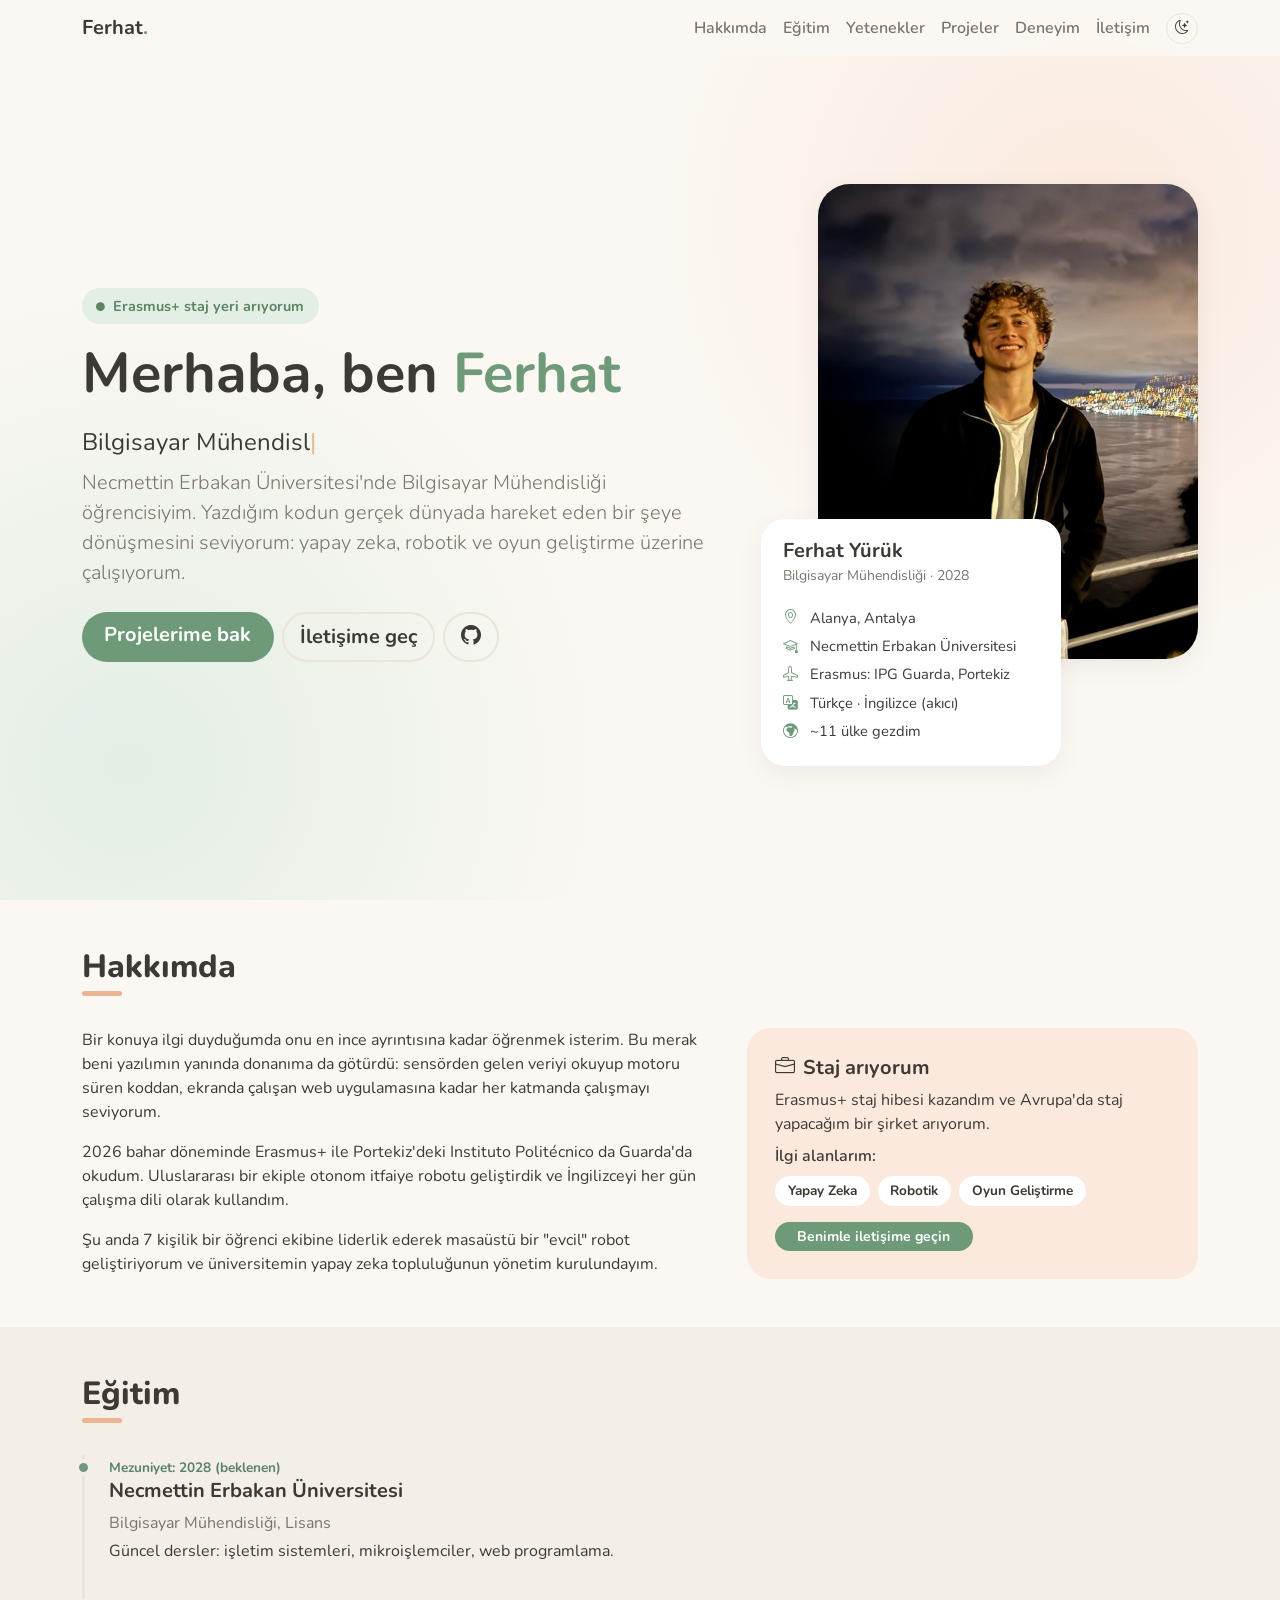
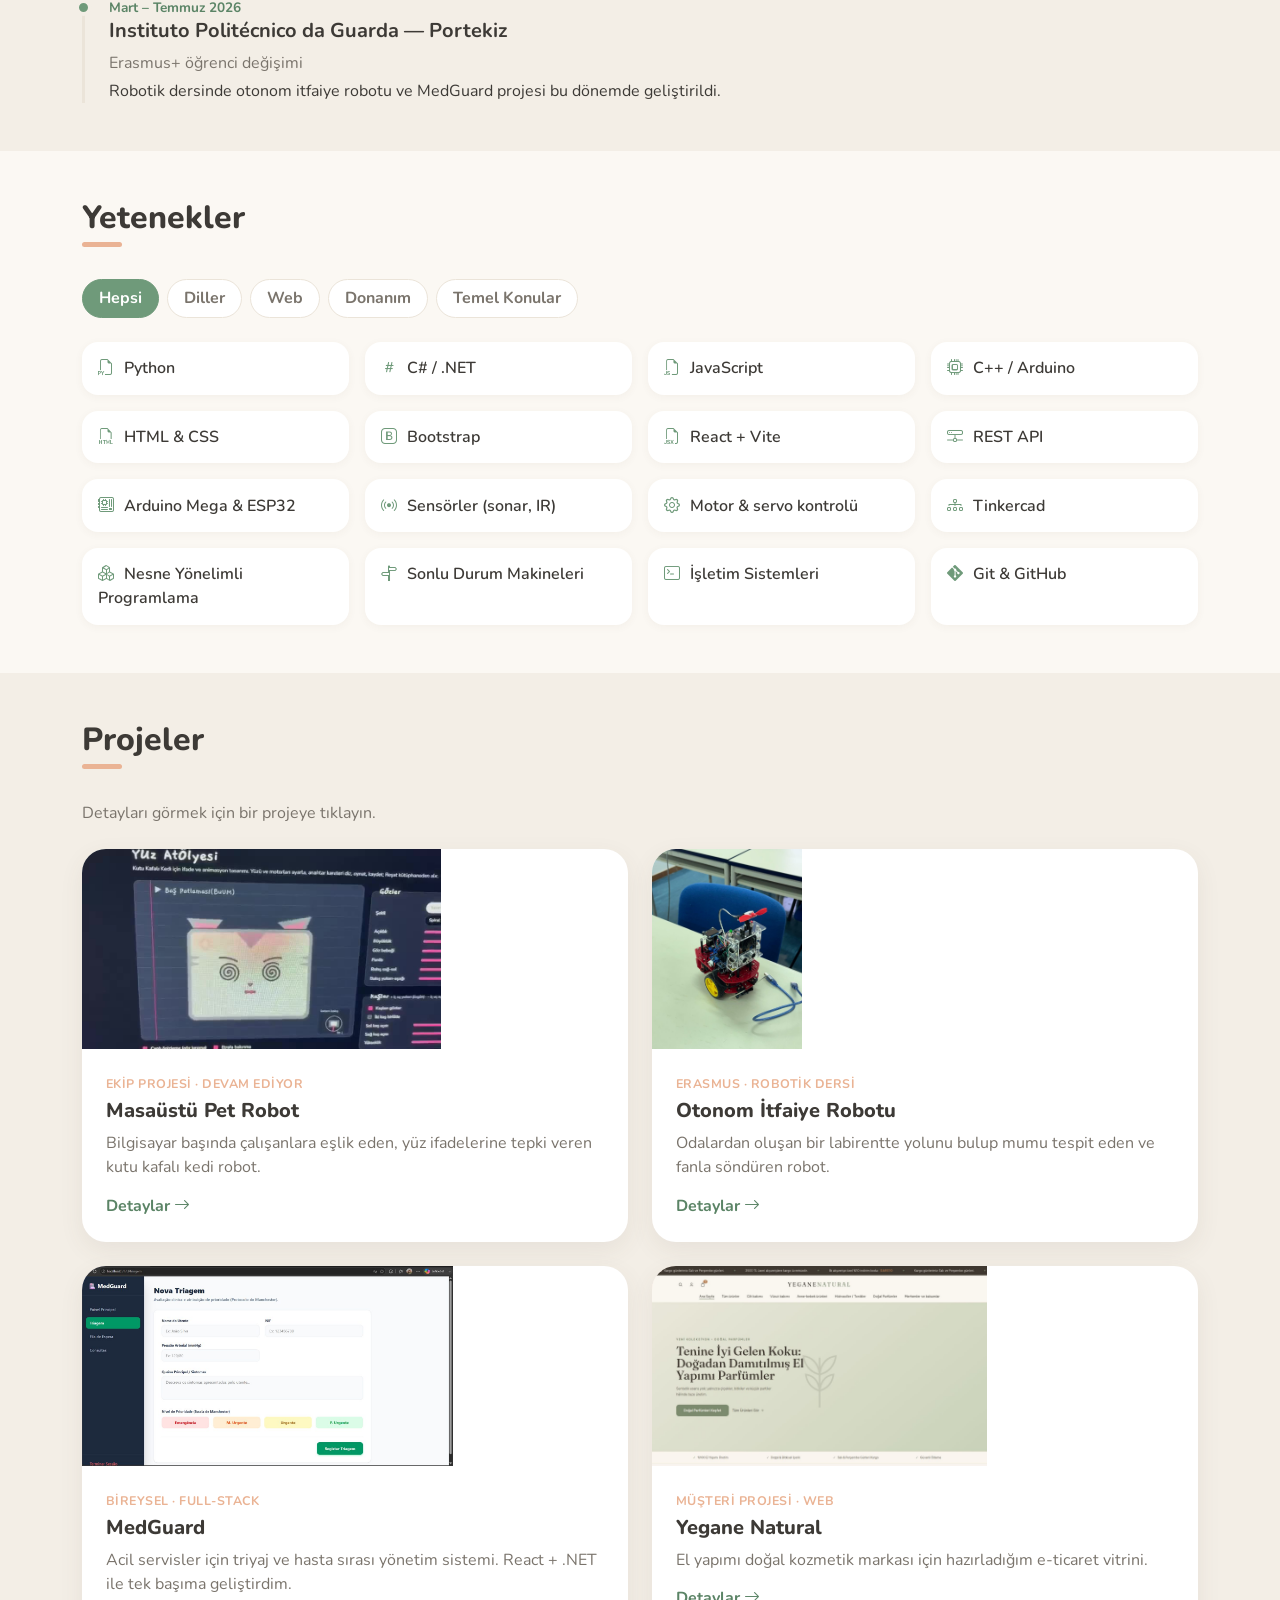
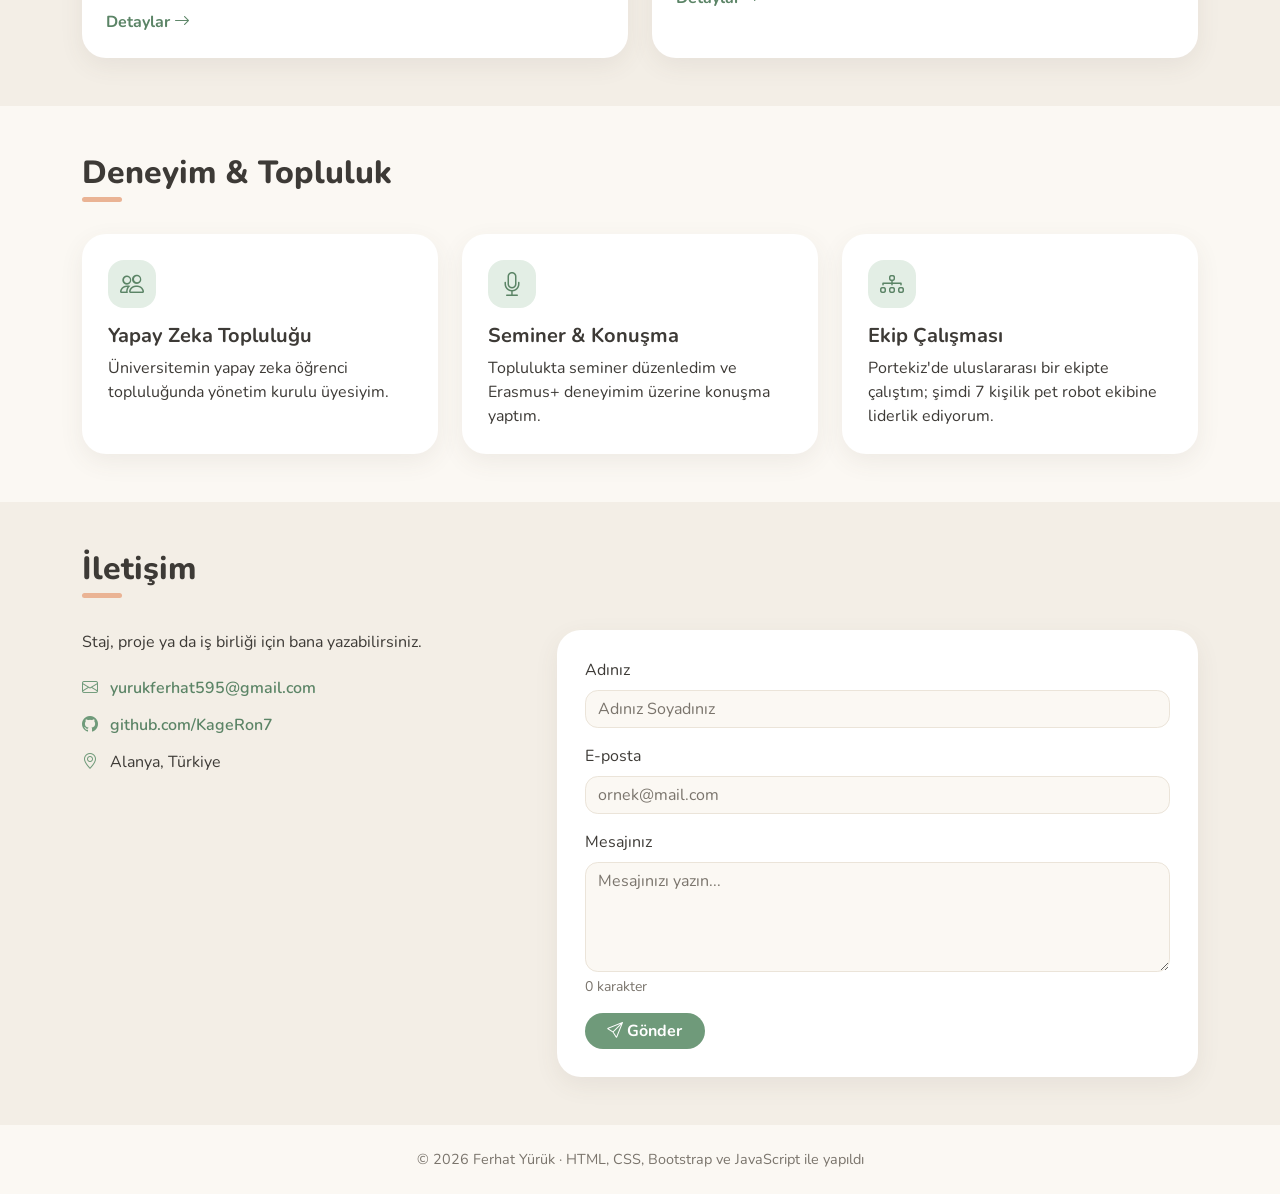
==== index.html @ 721d5364 "Fotoğraf, proje görselleri, MedGuard/Yegane detayları, itfaiye robotu teknik resim ve şeması Co-Auth" ====
<!DOCTYPE html>
<html lang="tr" data-bs-theme="light">
<head>
  <meta charset="UTF-8">
  <meta name="viewport" content="width=device-width, initial-scale=1.0">
  <meta name="description" content="Ferhat Yürük — Bilgisayar Mühendisliği öğrencisi. Yapay zeka, robotik ve oyun geliştirme.">
  <title>Ferhat Yürük</title>

  <!-- Yumuşak, yuvarlak hatlı yazı tipi -->
  <link rel="preconnect" href="https://fonts.googleapis.com">
  <link rel="preconnect" href="https://fonts.gstatic.com" crossorigin>
  <link href="https://fonts.googleapis.com/css2?family=Nunito:wght@400;600;700;800&display=swap" rel="stylesheet">

  <!-- Bootstrap CSS ve ikonlar -->
  <link href="https://cdn.jsdelivr.net/npm/bootstrap@5.3.3/dist/css/bootstrap.min.css" rel="stylesheet">
  <link href="https://cdn.jsdelivr.net/npm/bootstrap-icons@1.11.3/font/bootstrap-icons.min.css" rel="stylesheet">
  <!-- Kendi stil dosyamız (Bootstrap'ten SONRA gelmeli ki onu ezebilsin) -->
  <link rel="stylesheet" href="style.css">
</head>
<body data-bs-spy="scroll" data-bs-target="#menu" data-bs-offset="80" tabindex="0">

  <!-- ===== MENÜ (NAVBAR) ===== -->
  <nav id="menu" class="navbar navbar-expand-lg fixed-top">
    <div class="container">
      <a class="navbar-brand fw-bold" href="#ana">Ferhat<span class="vurgu">.</span></a>

      <!-- Telefonda görünen hamburger butonu -->
      <button class="navbar-toggler" type="button" data-bs-toggle="collapse" data-bs-target="#menuIcerik"
              aria-controls="menuIcerik" aria-expanded="false" aria-label="Menüyü aç">
        <span class="navbar-toggler-icon"></span>
      </button>

      <div class="collapse navbar-collapse" id="menuIcerik">
        <ul class="navbar-nav ms-auto align-items-lg-center">
          <li class="nav-item"><a class="nav-link" href="#hakkimda">Hakkımda</a></li>
          <li class="nav-item"><a class="nav-link" href="#egitim">Eğitim</a></li>
          <li class="nav-item"><a class="nav-link" href="#yetenekler">Yetenekler</a></li>
          <li class="nav-item"><a class="nav-link" href="#projeler">Projeler</a></li>
          <li class="nav-item"><a class="nav-link" href="#deneyim">Deneyim</a></li>
          <li class="nav-item"><a class="nav-link" href="#iletisim">İletişim</a></li>
          <li class="nav-item ms-lg-2">
            <button id="temaButonu" class="btn btn-sm tema-butonu" type="button" aria-label="Temayı değiştir">
              <i class="bi bi-moon-stars"></i>
            </button>
          </li>
        </ul>
      </div>
    </div>
  </nav>

  <!-- ===== GİRİŞ (HERO) ===== -->
  <header id="ana" class="giris d-flex align-items-center">
    <div class="container">
      <div class="row align-items-center g-4 g-lg-5">
        <div class="col-lg-7">
          <span class="staj-rozeti mb-3">
            <i class="bi bi-circle-fill me-1"></i> Erasmus+ staj yeri arıyorum
          </span>
          <h1 class="display-4 fw-bold mb-3">Merhaba, ben <span class="vurgu">Ferhat</span></h1>
          <p class="fs-4 mb-2">
            <span id="yaziMakinesi"></span><span class="imlec">|</span>
          </p>
          <p class="lead text-body-secondary mb-4">
            Necmettin Erbakan Üniversitesi'nde Bilgisayar Mühendisliği öğrencisiyim.
            Yazdığım kodun gerçek dünyada hareket eden bir şeye dönüşmesini seviyorum:
            yapay zeka, robotik ve oyun geliştirme üzerine çalışıyorum.
          </p>
          <div class="d-flex flex-wrap gap-2">
            <a href="#projeler" class="btn btn-ana btn-lg">Projelerime bak</a>
            <a href="#iletisim" class="btn btn-cizgili btn-lg">İletişime geç</a>
            <a href="https://github.com/KageRon7" target="_blank" rel="noopener" class="btn btn-cizgili btn-lg">
              <i class="bi bi-github"></i>
            </a>
          </div>
        </div>

        <div class="col-lg-5 order-first order-lg-0">
          <!-- Fotoğraf + üstüne binen kısa bilgi kartı -->
          <div class="portre">
            <img src="img/ferhat.jpg" alt="Ferhat Yürük">
          </div>
          <div class="bilgi-karti bilgi-karti-ust">
            <div class="mb-3">
              <h5 class="mb-0 fw-bold">Ferhat Yürük</h5>
              <small class="text-body-secondary">Bilgisayar Mühendisliği · 2028</small>
            </div>
            <ul class="list-unstyled mb-0 bilgi-listesi">
              <li><i class="bi bi-geo-alt"></i> Alanya, Antalya</li>
              <li><i class="bi bi-mortarboard"></i> Necmettin Erbakan Üniversitesi</li>
              <li><i class="bi bi-airplane"></i> Erasmus: IPG Guarda, Portekiz</li>
              <li><i class="bi bi-translate"></i> Türkçe · İngilizce (akıcı)</li>
              <li><i class="bi bi-globe-europe-africa"></i> ~11 ülke gezdim</li>
            </ul>
          </div>
        </div>
      </div>
    </div>
  </header>

  <!-- ===== HAKKIMDA ===== -->
  <section id="hakkimda" class="py-5">
    <div class="container">
      <h2 class="baslik">Hakkımda</h2>
      <div class="row g-4">
        <div class="col-lg-7">
          <p>
            Bir konuya ilgi duyduğumda onu en ince ayrıntısına kadar öğrenmek isterim.
            Bu merak beni yazılımın yanında donanıma da götürdü: sensörden gelen veriyi
            okuyup motoru süren koddan, ekranda çalışan web uygulamasına kadar her katmanda
            çalışmayı seviyorum.
          </p>
          <p>
            2026 bahar döneminde Erasmus+ ile Portekiz'deki Instituto Politécnico da Guarda'da
            okudum. Uluslararası bir ekiple otonom itfaiye robotu geliştirdik ve İngilizceyi
            her gün çalışma dili olarak kullandım.
          </p>
          <p class="mb-0">
            Şu anda 7 kişilik bir öğrenci ekibine liderlik ederek masaüstü bir "evcil" robot
            geliştiriyorum ve üniversitemin yapay zeka topluluğunun yönetim kurulundayım.
          </p>
        </div>
        <div class="col-lg-5">
          <!-- Staj arayışı kutusu -->
          <div class="staj-kutusu h-100">
            <h5 class="fw-bold"><i class="bi bi-briefcase me-2"></i>Staj arıyorum</h5>
            <p class="mb-2">
              Erasmus+ staj hibesi kazandım ve Avrupa'da staj yapacağım bir şirket arıyorum.
            </p>
            <p class="mb-2 fw-semibold">İlgi alanlarım:</p>
            <div class="d-flex flex-wrap gap-2 mb-3">
              <span class="hap">Yapay Zeka</span>
              <span class="hap">Robotik</span>
              <span class="hap">Oyun Geliştirme</span>
            </div>
            <a href="#iletisim" class="btn btn-sm btn-ana">Benimle iletişime geçin</a>
          </div>
        </div>
      </div>
    </div>
  </section>

  <!-- ===== EĞİTİM ===== -->
  <section id="egitim" class="py-5 bolum-acik">
    <div class="container">
      <h2 class="baslik">Eğitim</h2>
      <div class="zaman-cizelgesi">
        <div class="zaman-ogesi">
          <span class="tarih">Mezuniyet: 2028 (beklenen)</span>
          <h5 class="fw-bold">Necmettin Erbakan Üniversitesi</h5>
          <p class="text-body-secondary mb-1">Bilgisayar Mühendisliği, Lisans</p>
          <p class="mb-0">Güncel dersler: işletim sistemleri, mikroişlemciler, web programlama.</p>
        </div>
        <div class="zaman-ogesi">
          <span class="tarih">Mart – Temmuz 2026</span>
          <h5 class="fw-bold">Instituto Politécnico da Guarda — Portekiz</h5>
          <p class="text-body-secondary mb-1">Erasmus+ öğrenci değişimi</p>
          <p class="mb-0">Robotik dersinde otonom itfaiye robotu ve MedGuard projesi bu dönemde geliştirildi.</p>
        </div>
      </div>
    </div>
  </section>

  <!-- ===== YETENEKLER ===== -->
  <section id="yetenekler" class="py-5">
    <div class="container">
      <h2 class="baslik">Yetenekler</h2>

      <!-- Filtre butonları: JavaScript ile çalışır -->
      <div class="d-flex flex-wrap gap-2 mb-4" role="group" aria-label="Yetenek filtresi">
        <button type="button" class="filtre aktif" data-filtre="hepsi">Hepsi</button>
        <button type="button" class="filtre" data-filtre="dil">Diller</button>
        <button type="button" class="filtre" data-filtre="web">Web</button>
        <button type="button" class="filtre" data-filtre="donanim">Donanım</button>
        <button type="button" class="filtre" data-filtre="temel">Temel Konular</button>
      </div>

      <div class="row g-3">
        <div class="col-6 col-md-4 col-lg-3 yetenek" data-kategori="dil"><div class="yetenek-karti"><i class="bi bi-filetype-py"></i> Python</div></div>
        <div class="col-6 col-md-4 col-lg-3 yetenek" data-kategori="dil"><div class="yetenek-karti"><i class="bi bi-hash"></i> C# / .NET</div></div>
        <div class="col-6 col-md-4 col-lg-3 yetenek" data-kategori="dil"><div class="yetenek-karti"><i class="bi bi-filetype-js"></i> JavaScript</div></div>
        <div class="col-6 col-md-4 col-lg-3 yetenek" data-kategori="dil"><div class="yetenek-karti"><i class="bi bi-cpu"></i> C++ / Arduino</div></div>

        <div class="col-6 col-md-4 col-lg-3 yetenek" data-kategori="web"><div class="yetenek-karti"><i class="bi bi-filetype-html"></i> HTML &amp; CSS</div></div>
        <div class="col-6 col-md-4 col-lg-3 yetenek" data-kategori="web"><div class="yetenek-karti"><i class="bi bi-bootstrap"></i> Bootstrap</div></div>
        <div class="col-6 col-md-4 col-lg-3 yetenek" data-kategori="web"><div class="yetenek-karti"><i class="bi bi-filetype-jsx"></i> React + Vite</div></div>
        <div class="col-6 col-md-4 col-lg-3 yetenek" data-kategori="web"><div class="yetenek-karti"><i class="bi bi-hdd-network"></i> REST API</div></div>

        <div class="col-6 col-md-4 col-lg-3 yetenek" data-kategori="donanim"><div class="yetenek-karti"><i class="bi bi-motherboard"></i> Arduino Mega &amp; ESP32</div></div>
        <div class="col-6 col-md-4 col-lg-3 yetenek" data-kategori="donanim"><div class="yetenek-karti"><i class="bi bi-broadcast"></i> Sensörler (sonar, IR)</div></div>
        <div class="col-6 col-md-4 col-lg-3 yetenek" data-kategori="donanim"><div class="yetenek-karti"><i class="bi bi-gear"></i> Motor &amp; servo kontrolü</div></div>
        <div class="col-6 col-md-4 col-lg-3 yetenek" data-kategori="donanim"><div class="yetenek-karti"><i class="bi bi-diagram-3"></i> Tinkercad</div></div>

        <div class="col-6 col-md-4 col-lg-3 yetenek" data-kategori="temel"><div class="yetenek-karti"><i class="bi bi-boxes"></i> Nesne Yönelimli Programlama</div></div>
        <div class="col-6 col-md-4 col-lg-3 yetenek" data-kategori="temel"><div class="yetenek-karti"><i class="bi bi-signpost-split"></i> Sonlu Durum Makineleri</div></div>
        <div class="col-6 col-md-4 col-lg-3 yetenek" data-kategori="temel"><div class="yetenek-karti"><i class="bi bi-terminal"></i> İşletim Sistemleri</div></div>
        <div class="col-6 col-md-4 col-lg-3 yetenek" data-kategori="temel"><div class="yetenek-karti"><i class="bi bi-git"></i> Git &amp; GitHub</div></div>
      </div>
    </div>
  </section>

  <!-- ===== PROJELER =====
       Kartlar sadece kısa özet gösterir. Tıklanınca JavaScript, script.js'teki
       "projeler" listesinden detayları alıp açılır pencereye (modal) yazar. -->
  <section id="projeler" class="py-5 bolum-acik">
    <div class="container">
      <h2 class="baslik">Projeler</h2>
      <p class="text-body-secondary mb-4">Detayları görmek için bir projeye tıklayın.</p>

      <div class="row g-4">
        <div class="col-md-6">
          <button type="button" class="proje-karti" data-proje="petRobot">
            <div class="proje-gorsel renk-1"><img src="img/petrobot-yuz-animasyonu-kapak.jpg" alt="Pet robotun yüz animasyonu"></div>
            <div class="proje-metin">
              <span class="proje-turu">Ekip projesi · Devam ediyor</span>
              <h5>Masaüstü Pet Robot</h5>
              <p>Bilgisayar başında çalışanlara eşlik eden, yüz ifadelerine tepki veren kutu kafalı kedi robot.</p>
              <span class="detay-linki">Detaylar <i class="bi bi-arrow-right"></i></span>
            </div>
          </button>
        </div>

        <div class="col-md-6">
          <button type="button" class="proje-karti" data-proje="itfaiye">
            <div class="proje-gorsel"><img src="img/itfaiye-robotu.jpg" alt="Kırmızı şasili itfaiye robotu"></div>
            <div class="proje-metin">
              <span class="proje-turu">Erasmus · Robotik dersi</span>
              <h5>Otonom İtfaiye Robotu</h5>
              <p>Odalardan oluşan bir labirentte yolunu bulup mumu tespit eden ve fanla söndüren robot.</p>
              <span class="detay-linki">Detaylar <i class="bi bi-arrow-right"></i></span>
            </div>
          </button>
        </div>

        <div class="col-md-6">
          <button type="button" class="proje-karti" data-proje="medguard">
            <div class="proje-gorsel renk-2"><img src="img/medguard-triyaj.jpg" alt="MedGuard triyaj ekranı" class="ust-hizali"></div>
            <div class="proje-metin">
              <span class="proje-turu">Bireysel · Full-stack</span>
              <h5>MedGuard</h5>
              <p>Acil servisler için triyaj ve hasta sırası yönetim sistemi. React + .NET ile tek başıma geliştirdim.</p>
              <span class="detay-linki">Detaylar <i class="bi bi-arrow-right"></i></span>
            </div>
          </button>
        </div>

        <div class="col-md-6">
          <button type="button" class="proje-karti" data-proje="yegane">
            <div class="proje-gorsel renk-3"><img src="img/yegane-anasayfa.jpg" alt="Yegane Natural ana sayfası" class="ust-hizali"></div>
            <div class="proje-metin">
              <span class="proje-turu">Müşteri projesi · Web</span>
              <h5>Yegane Natural</h5>
              <p>El yapımı doğal kozmetik markası için hazırladığım e-ticaret vitrini.</p>
              <span class="detay-linki">Detaylar <i class="bi bi-arrow-right"></i></span>
            </div>
          </button>
        </div>
      </div>
    </div>
  </section>

  <!-- ===== PROJE DETAY PENCERESİ (MODAL) =====
       Tek bir modal var; içi JavaScript ile doldurulur. -->
  <div class="modal fade" id="projeModal" tabindex="-1" aria-labelledby="modalBaslik" aria-hidden="true">
    <div class="modal-dialog modal-lg modal-dialog-centered modal-dialog-scrollable">
      <div class="modal-content">
        <div class="modal-header">
          <div>
            <span class="proje-turu" id="modalTur"></span>
            <h4 class="modal-title fw-bold" id="modalBaslik"></h4>
          </div>
          <button type="button" class="btn-close" data-bs-dismiss="modal" aria-label="Kapat"></button>
        </div>
        <div class="modal-body">
          <!-- Görsel galerisi (Bootstrap carousel) -->
          <div id="projeGaleri" class="carousel slide mb-4">
            <div class="carousel-inner" id="galeriIcerik"></div>
            <button class="carousel-control-prev" type="button" data-bs-target="#projeGaleri" data-bs-slide="prev">
              <span class="carousel-control-prev-icon" aria-hidden="true"></span>
              <span class="visually-hidden">Önceki</span>
            </button>
            <button class="carousel-control-next" type="button" data-bs-target="#projeGaleri" data-bs-slide="next">
              <span class="carousel-control-next-icon" aria-hidden="true"></span>
              <span class="visually-hidden">Sonraki</span>
            </button>
          </div>
          <div id="modalIcerik"></div>
        </div>
        <div class="modal-footer" id="modalAlt"></div>
      </div>
    </div>
  </div>

  <!-- ===== DENEYİM ===== -->
  <section id="deneyim" class="py-5">
    <div class="container">
      <h2 class="baslik">Deneyim &amp; Topluluk</h2>
      <div class="row g-4">
        <div class="col-md-4">
          <div class="deneyim-karti h-100">
            <i class="bi bi-people"></i>
            <h5 class="fw-bold">Yapay Zeka Topluluğu</h5>
            <p class="mb-0">Üniversitemin yapay zeka öğrenci topluluğunda yönetim kurulu üyesiyim.</p>
          </div>
        </div>
        <div class="col-md-4">
          <div class="deneyim-karti h-100">
            <i class="bi bi-mic"></i>
            <h5 class="fw-bold">Seminer &amp; Konuşma</h5>
            <p class="mb-0">Toplulukta seminer düzenledim ve Erasmus+ deneyimim üzerine konuşma yaptım.</p>
          </div>
        </div>
        <div class="col-md-4">
          <div class="deneyim-karti h-100">
            <i class="bi bi-diagram-3"></i>
            <h5 class="fw-bold">Ekip Çalışması</h5>
            <p class="mb-0">Portekiz'de uluslararası bir ekipte çalıştım; şimdi 7 kişilik pet robot ekibine liderlik ediyorum.</p>
          </div>
        </div>
      </div>
    </div>
  </section>

  <!-- ===== İLETİŞİM ===== -->
  <section id="iletisim" class="py-5 bolum-acik">
    <div class="container">
      <h2 class="baslik">İletişim</h2>
      <div class="row g-4">
        <div class="col-lg-5">
          <p>Staj, proje ya da iş birliği için bana yazabilirsiniz.</p>
          <ul class="list-unstyled iletisim-listesi">
            <li><i class="bi bi-envelope"></i> <a href="mailto:yurukferhat595@gmail.com">yurukferhat595@gmail.com</a></li>
            <li><i class="bi bi-github"></i> <a href="https://github.com/KageRon7" target="_blank" rel="noopener">github.com/KageRon7</a></li>
            <li><i class="bi bi-geo-alt"></i> Alanya, Türkiye</li>
          </ul>
        </div>

        <div class="col-lg-7">
          <!-- novalidate: tarayıcının kendi uyarılarını kapatır, kontrolü JavaScript yapar -->
          <form id="iletisimFormu" class="form-kutusu" novalidate>
            <div class="mb-3">
              <label for="ad" class="form-label">Adınız</label>
              <input type="text" class="form-control" id="ad" placeholder="Adınız Soyadınız">
              <div class="invalid-feedback">Lütfen en az 3 harfli bir ad girin.</div>
            </div>
            <div class="mb-3">
              <label for="eposta" class="form-label">E-posta</label>
              <input type="email" class="form-control" id="eposta" placeholder="ornek@mail.com">
              <div class="invalid-feedback">Lütfen geçerli bir e-posta adresi girin.</div>
            </div>
            <div class="mb-3">
              <label for="mesaj" class="form-label">Mesajınız</label>
              <textarea class="form-control" id="mesaj" rows="4" placeholder="Mesajınızı yazın..."></textarea>
              <div class="invalid-feedback">Mesaj en az 10 karakter olmalı.</div>
              <div class="form-text"><span id="karakterSayaci">0</span> karakter</div>
            </div>
            <button type="submit" class="btn btn-ana">
              <i class="bi bi-send"></i> Gönder
            </button>
            <div id="formSonucu" class="alert alert-success mt-3 d-none" role="alert"></div>
          </form>
        </div>
      </div>
    </div>
  </section>

  <!-- ===== ALT BİLGİ ===== -->
  <footer class="text-center py-4">
    <div class="container">
      © <span id="yil"></span> Ferhat Yürük · HTML, CSS, Bootstrap ve JavaScript ile yapıldı
    </div>
  </footer>

  <!-- Yukarı çık butonu -->
  <button id="yukariButonu" class="btn btn-ana yukari" type="button" aria-label="Yukarı çık">
    <i class="bi bi-arrow-up"></i>
  </button>

  <!-- Bootstrap JS (menü, modal, carousel ve scrollspy için gerekli) -->
  <script src="https://cdn.jsdelivr.net/npm/bootstrap@5.3.3/dist/js/bootstrap.bundle.min.js"></script>
  <script src="script.js"></script>
</body>
</html>
---- style.css ----
/* ===== RENK DEĞİŞKENLERİ =====
   Yumuşak bir palet: krem zemin, adaçayı yeşili, şeftali vurgular.
   Koyu temada sadece bu değişkenleri değiştirmek yetiyor. */
:root {
  --zemin: #fbf8f3;          /* krem */
  --zemin-2: #f3eee6;        /* biraz koyu krem (açık bölümler) */
  --kart: #ffffff;
  --yazi: #3d3a36;
  --yazi-soluk: #7a746c;
  --ana: #6f9a7a;            /* adaçayı yeşili */
  --ana-koyu: #5b8466;
  --ana-acik: #e3eee5;
  --seftali: #eab394;
  --seftali-acik: #fbe9de;
  --lavanta-acik: #ebe7f5;
  --kenarlik: #ebe4d9;
  --golge: 0 8px 24px rgba(92, 78, 60, .08);
}

[data-bs-theme="dark"] {
  --zemin: #1d1f1d;
  --zemin-2: #232623;
  --kart: #2a2d2a;
  --yazi: #e9e5de;
  --yazi-soluk: #a8a39b;
  --ana: #9cc3a6;
  --ana-koyu: #b3d4bb;
  --ana-acik: #2f3c32;
  --seftali: #e9b597;
  --seftali-acik: #3d3029;
  --lavanta-acik: #33303f;
  --kenarlik: #383b38;
  --golge: 0 8px 24px rgba(0, 0, 0, .3);
}

/* ===== GENEL ===== */
html { scroll-behavior: smooth; }

body {
  font-family: "Nunito", system-ui, -apple-system, "Segoe UI", sans-serif;
  background-color: var(--zemin);
  color: var(--yazi);
  /* Bootstrap'in "text-body-secondary" rengini de yumuşatıyoruz */
  --bs-secondary-color: var(--yazi-soluk);
  --bs-body-color: var(--yazi);
}

/* Sabit menü başlıkların üstünü kapatmasın diye */
section, header { scroll-margin-top: 70px; }

.vurgu { color: var(--ana); }

.bolum-acik { background-color: var(--zemin-2); }

/* Bölüm başlıkları ve altlarındaki yuvarlak çizgi */
.baslik {
  font-weight: 800;
  margin-bottom: 2rem;
  position: relative;
  padding-bottom: .6rem;
}
.baslik::after {
  content: "";
  position: absolute;
  left: 0;
  bottom: 0;
  width: 40px;
  height: 5px;
  border-radius: 5px;
  background: var(--seftali);
}

a { color: var(--ana-koyu); }

/* ===== BUTONLAR ===== */
.btn-ana {
  background: var(--ana);
  color: #fff;
  border: none;
  border-radius: 999px;
  padding-left: 1.4rem;
  padding-right: 1.4rem;
  font-weight: 700;
}
.btn-ana:hover, .btn-ana:focus { background: var(--ana-koyu); color: #fff; }
[data-bs-theme="dark"] .btn-ana { color: #1d1f1d; }

.btn-cizgili {
  background: transparent;
  color: var(--yazi);
  border: 2px solid var(--kenarlik);
  border-radius: 999px;
  font-weight: 700;
}
.btn-cizgili:hover { border-color: var(--ana); color: var(--ana-koyu); }

.tema-butonu {
  border: 1px solid var(--kenarlik);
  border-radius: 999px;
  color: var(--yazi);
}

/* ===== MENÜ ===== */
.navbar {
  background-color: color-mix(in srgb, var(--zemin) 88%, transparent);
  backdrop-filter: blur(10px);
}
.navbar .nav-link { color: var(--yazi-soluk); font-weight: 600; }
.navbar .nav-link:hover,
.navbar .nav-link.active { color: var(--ana-koyu) !important; }
.navbar-brand { color: var(--yazi) !important; }

/* ===== GİRİŞ ===== */
.giris {
  min-height: 100vh;
  padding-top: 90px;
  padding-bottom: 40px;
  /* Arka plandaki yumuşak renk lekeleri */
  background:
    radial-gradient(circle at 85% 25%, var(--seftali-acik), transparent 35%),
    radial-gradient(circle at 10% 85%, var(--ana-acik), transparent 35%);
}

.staj-rozeti {
  display: inline-block;
  background-color: var(--ana-acik);
  color: var(--ana-koyu);
  font-weight: 700;
  font-size: .9rem;
  padding: .45rem .9rem;
  border-radius: 999px;
}
/* Yeşil noktanın yanıp sönmesi */
.staj-rozeti .bi-circle-fill {
  font-size: .55rem;
  vertical-align: middle;
  animation: nabiz 1.6s infinite;
}
@keyframes nabiz {
  0%, 100% { opacity: 1; }
  50% { opacity: .25; }
}

/* Yazı makinesi efektindeki yanıp sönen imleç */
.imlec { color: var(--seftali); animation: nabiz 1s infinite; }

.bilgi-karti {
  background: var(--kart);
  border-radius: 1.5rem;
  padding: 1.75rem;
  box-shadow: var(--golge);
}
.avatar {
  width: 58px;
  height: 58px;
  border-radius: 50%;
  background: linear-gradient(135deg, var(--ana), var(--seftali));
  color: #fff;
  display: flex;
  align-items: center;
  justify-content: center;
  font-weight: 800;
  font-size: 1.2rem;
}
.bilgi-listesi li { padding: .35rem 0; }
.bilgi-listesi i { color: var(--ana); margin-right: .5rem; }

/* ===== HAKKIMDA ===== */
.staj-kutusu {
  background: var(--seftali-acik);
  border-radius: 1.5rem;
  padding: 1.75rem;
}
.hap {
  background: var(--kart);
  color: var(--yazi);
  font-size: .85rem;
  font-weight: 700;
  padding: .3rem .8rem;
  border-radius: 999px;
}

/* ===== EĞİTİM (zaman çizelgesi) ===== */
.zaman-cizelgesi {
  border-left: 3px solid var(--kenarlik);
  padding-left: 1.5rem;
}
.zaman-ogesi { position: relative; margin-bottom: 2rem; }
.zaman-ogesi:last-child { margin-bottom: 0; }
/* Çizgi üzerindeki yuvarlak nokta */
.zaman-ogesi::before {
  content: "";
  position: absolute;
  left: calc(-1.5rem - 10px);
  top: .25rem;
  width: 17px;
  height: 17px;
  border-radius: 50%;
  background: var(--ana);
  border: 4px solid var(--zemin-2);
}
.tarih { font-size: .85rem; font-weight: 700; color: var(--ana-koyu); }

/* ===== YETENEKLER ===== */
.filtre {
  background: var(--kart);
  color: var(--yazi-soluk);
  border: 1px solid var(--kenarlik);
  border-radius: 999px;
  padding: .4rem 1rem;
  font-weight: 700;
  transition: all .2s;
}
.filtre:hover { color: var(--ana-koyu); }
.filtre.aktif { background: var(--ana); border-color: var(--ana); color: #fff; }
[data-bs-theme="dark"] .filtre.aktif { color: #1d1f1d; }

.yetenek-karti {
  background: var(--kart);
  border-radius: 1rem;
  padding: .9rem 1rem;
  height: 100%;
  font-weight: 600;
  box-shadow: 0 2px 8px rgba(92, 78, 60, .05);
  transition: transform .2s;
}
.yetenek-karti i { color: var(--ana); margin-right: .4rem; }
.yetenek-karti:hover { transform: translateY(-3px); }

/* JavaScript filtre için: gizlenen kartlar */
.yetenek.gizli { display: none; }

/* ===== PROJELER ===== */
/* Kart bir <button>: klavyeyle de seçilebilsin diye */
.proje-karti {
  display: flex;
  flex-direction: column;
  width: 100%;
  height: 100%;
  padding: 0;
  text-align: left;
  color: inherit;
  background: var(--kart);
  border: none;
  border-radius: 1.5rem;
  overflow: hidden;
  box-shadow: var(--golge);
  transition: transform .25s, box-shadow .25s;
}
.proje-karti:hover,
.proje-karti:focus-visible {
  transform: translateY(-6px);
  box-shadow: 0 14px 32px rgba(92, 78, 60, .14);
  outline: none;
}
.proje-karti:hover .detay-linki i { transform: translateX(4px); }

.proje-gorsel {
  height: 200px;
  display: flex;
  align-items: center;
  justify-content: center;
  font-size: 4rem;
  color: var(--ana-koyu);
  background: var(--ana-acik);
}
.proje-gorsel img {
  width: 100%;
  height: 100%;
  object-fit: cover;
  object-position: center 60%;
}
.renk-1 { background: var(--ana-acik); }
.renk-2 { background: var(--lavanta-acik); color: #8a7fb3; }
.renk-3 { background: var(--seftali-acik); color: #c98a68; }

.proje-metin { padding: 1.4rem 1.5rem 1.5rem; }
.proje-metin h5 { font-weight: 800; margin: .25rem 0 .5rem; }
.proje-metin p { color: var(--yazi-soluk); margin-bottom: .9rem; }

.proje-turu {
  font-size: .78rem;
  font-weight: 700;
  text-transform: uppercase;
  letter-spacing: .04em;
  color: var(--seftali);
}
.detay-linki { font-weight: 700; color: var(--ana-koyu); }
.detay-linki i { display: inline-block; transition: transform .2s; }

/* ===== PROJE DETAY PENCERESİ (MODAL) ===== */
.modal-content {
  background: var(--zemin);
  border: none;
  border-radius: 1.5rem;
}
.modal-header, .modal-footer { border-color: var(--kenarlik); }

#projeGaleri {
  border-radius: 1rem;
  overflow: hidden;
  background: var(--zemin-2);
}
#projeGaleri .carousel-item img {
  width: 100%;
  height: 360px;
  object-fit: contain;
  background: var(--zemin-2);
}
.carousel-caption {
  background: rgba(40, 38, 35, .55);
  border-radius: .75rem;
  padding: .35rem .8rem;
  bottom: .8rem;
  left: 50%;
  right: auto;
  transform: translateX(-50%);
  font-size: .85rem;
}
/* Henüz eklenmemiş görseller için yer tutucu */
.yer-tutucu {
  height: 280px;
  display: flex;
  flex-direction: column;
  align-items: center;
  justify-content: center;
  gap: .5rem;
  color: var(--yazi-soluk);
  border: 2px dashed var(--kenarlik);
  border-radius: 1rem;
}
.yer-tutucu i { font-size: 2.5rem; color: var(--ana); }

.detay-baslik {
  font-size: .95rem;
  font-weight: 800;
  color: var(--ana-koyu);
  margin: 1.25rem 0 .4rem;
}
.detay-baslik:first-child { margin-top: 0; }
.modal-body ul { padding-left: 1.2rem; }
.modal-body li { margin-bottom: .25rem; }

.etiketler span {
  display: inline-block;
  font-size: .8rem;
  font-weight: 700;
  padding: .25rem .7rem;
  margin: 0 .3rem .3rem 0;
  border-radius: 999px;
  background: var(--ana-acik);
  color: var(--ana-koyu);
}

/* ===== DENEYİM ===== */
.deneyim-karti {
  background: var(--kart);
  border-radius: 1.5rem;
  padding: 1.6rem;
  box-shadow: var(--golge);
}
.deneyim-karti i {
  font-size: 1.5rem;
  color: var(--ana-koyu);
  background: var(--ana-acik);
  width: 48px;
  height: 48px;
  border-radius: 1rem;
  display: flex;
  align-items: center;
  justify-content: center;
  margin-bottom: 1rem;
}

/* ===== İLETİŞİM ===== */
.iletisim-listesi li { padding: .4rem 0; }
.iletisim-listesi i { color: var(--ana); margin-right: .5rem; }
.iletisim-listesi a { text-decoration: none; font-weight: 600; }

.form-kutusu {
  background: var(--kart);
  border-radius: 1.5rem;
  padding: 1.75rem;
  box-shadow: var(--golge);
}
.form-control {
  background: var(--zemin);
  border-color: var(--kenarlik);
  border-radius: .8rem;
}
.form-control:focus {
  background: var(--zemin);
  border-color: var(--ana);
  box-shadow: 0 0 0 .25rem color-mix(in srgb, var(--ana) 25%, transparent);
}

/* ===== ALT BİLGİ ===== */
footer { color: var(--yazi-soluk); font-size: .9rem; }

/* ===== YUKARI ÇIK BUTONU ===== */
.yukari {
  position: fixed;
  right: 20px;
  bottom: 20px;
  width: 46px;
  height: 46px;
  padding: 0 !important;
  display: none;          /* JavaScript gösterecek */
  z-index: 1000;
}
.yukari.goster { display: block; }

/* ===== KAYDIRINCA BELİREN BÖLÜMLER ===== */
.belir { opacity: 0; transform: translateY(20px); transition: opacity .6s, transform .6s; }
.belir.gorundu { opacity: 1; transform: none; }

/* ===== TELEFON ===== */
@media (max-width: 576px) {
  .giris { min-height: auto; padding-top: 100px; }
  .display-4 { font-size: 2.3rem; }
  #projeGaleri .carousel-item img { height: 240px; }
}

/* Galeri okları açık zeminde görünsün diye yuvarlak arka plan */
#projeGaleri .carousel-control-prev-icon,
#projeGaleri .carousel-control-next-icon {
  background-color: rgba(40, 38, 35, .45);
  background-size: 50%;
  border-radius: 50%;
  width: 2.4rem;
  height: 2.4rem;
}

/* ===== FOTOĞRAF (GİRİŞ) ===== */
.portre {
  border-radius: 2rem;
  overflow: hidden;
  aspect-ratio: 4 / 5;
  max-width: 380px;
  margin-left: auto;
  box-shadow: var(--golge);
}
.portre img { width: 100%; height: 100%; object-fit: cover; }
/* Bilgi kartı fotoğrafın sol altına biniyor */
.bilgi-karti-ust {
  position: relative;
  max-width: 300px;
  margin-top: -140px;
  padding: 1.25rem 1.4rem;
}
.bilgi-karti-ust .bilgi-listesi li { padding: .2rem 0; font-size: .92rem; }
@media (max-width: 991px) {
  .portre { margin: 0 auto; max-width: 260px; }
  .bilgi-karti-ust { margin: -80px auto 0; }
}

/* Proje kartlarındaki ekran görüntüleri üstten hizalansın */
.proje-gorsel img.ust-hizali { object-position: top; }

/* Modal içindeki video ve görsellere tıklanınca büyük açma linki */
#projeGaleri .carousel-item video {
  width: 100%;
  height: 360px;
  object-fit: contain;
  background: #111;
  display: block;
}
.buyut-linki {
  position: absolute;
  top: .7rem;
  right: .7rem;
  background: rgba(40, 38, 35, .55);
  color: #fff;
  border-radius: 999px;
  padding: .2rem .7rem;
  font-size: .8rem;
  text-decoration: none;
}
.buyut-linki:hover { color: #fff; background: rgba(40, 38, 35, .8); }
@media (max-width: 576px) {
  #projeGaleri .carousel-item video { height: 240px; }
}
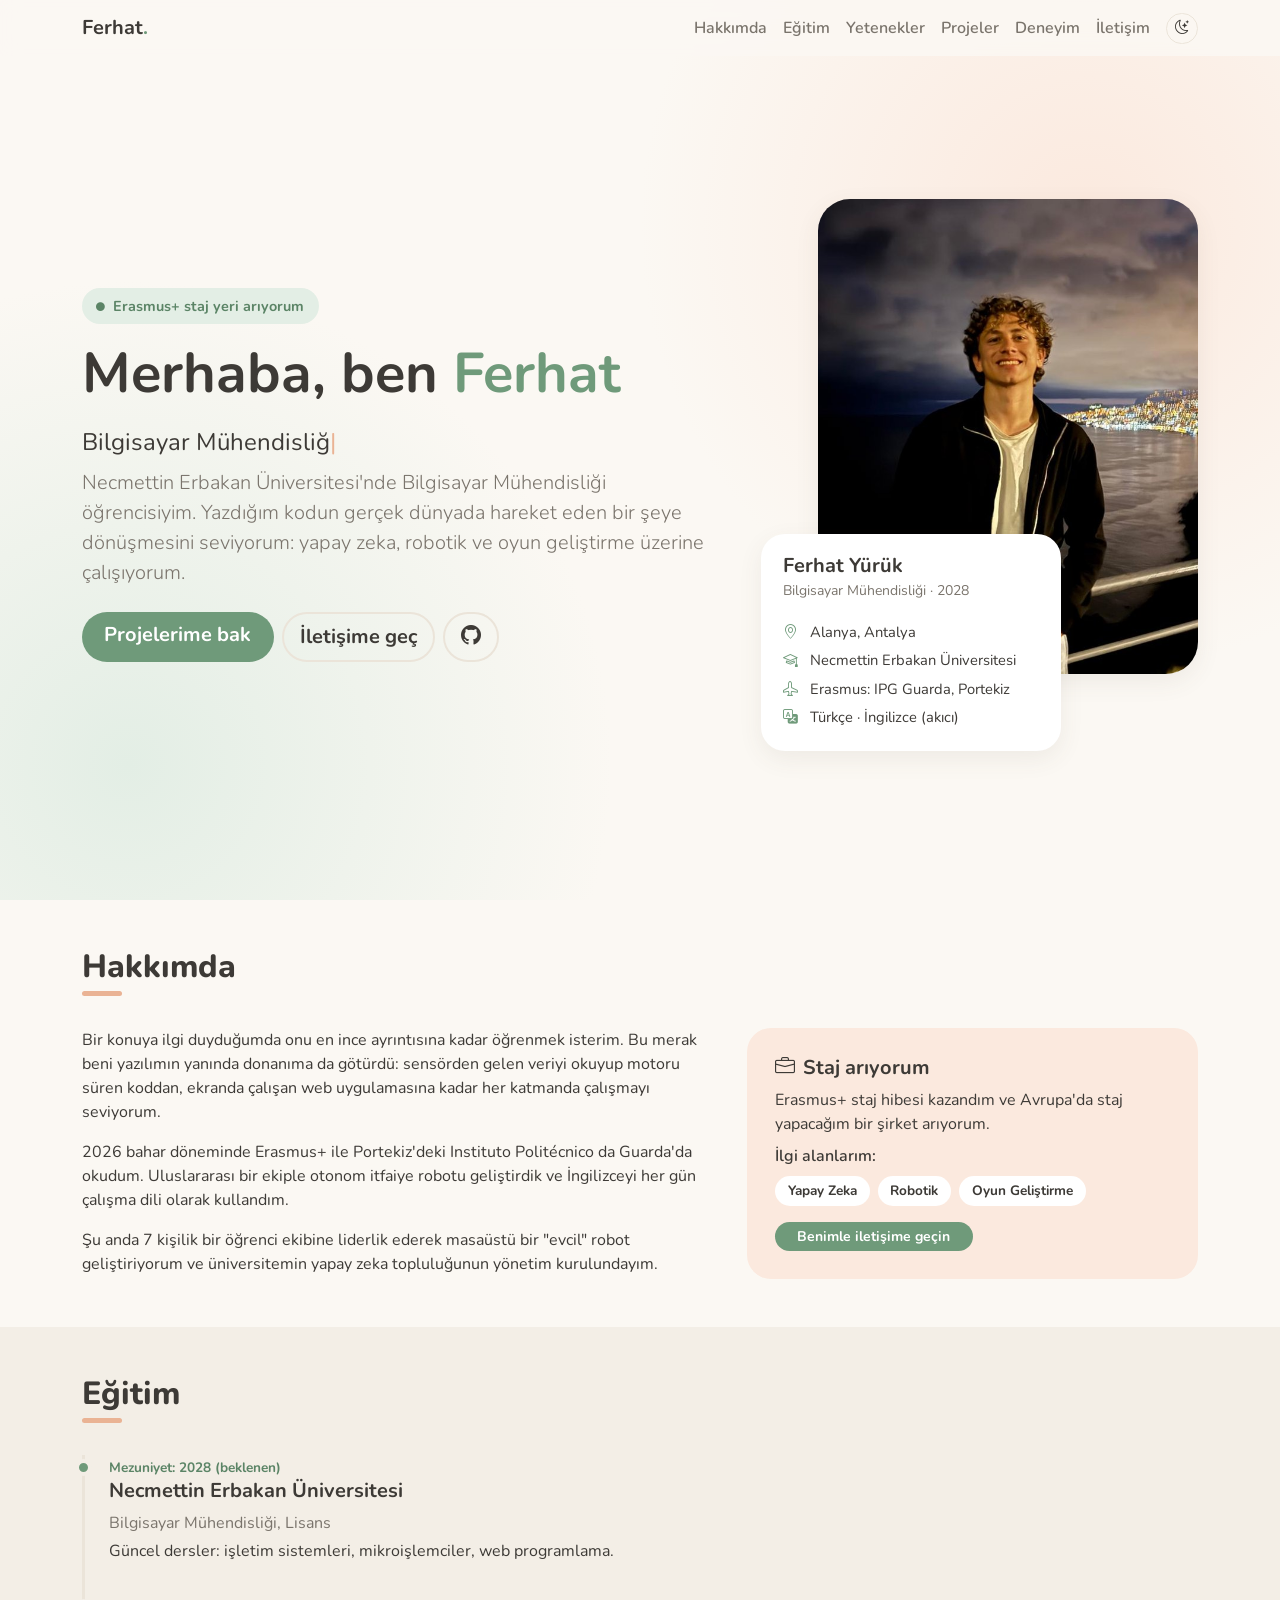
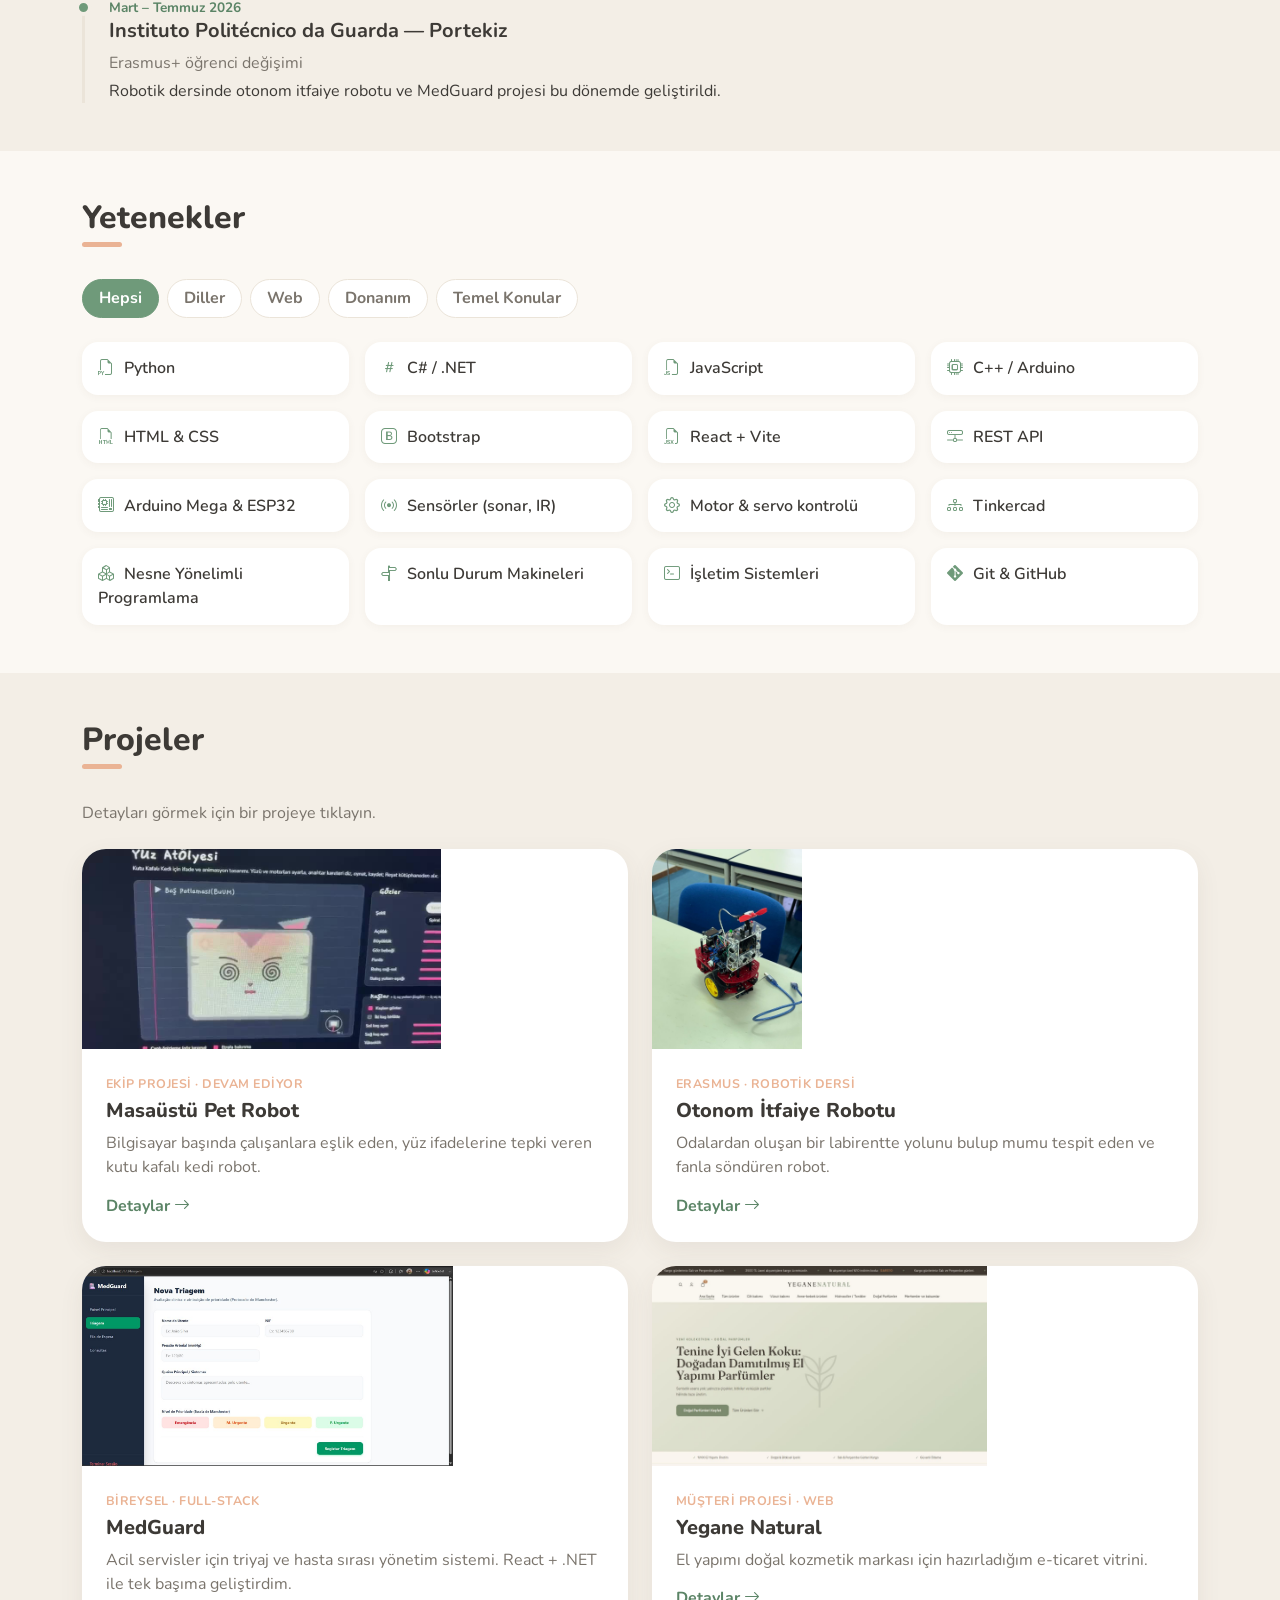
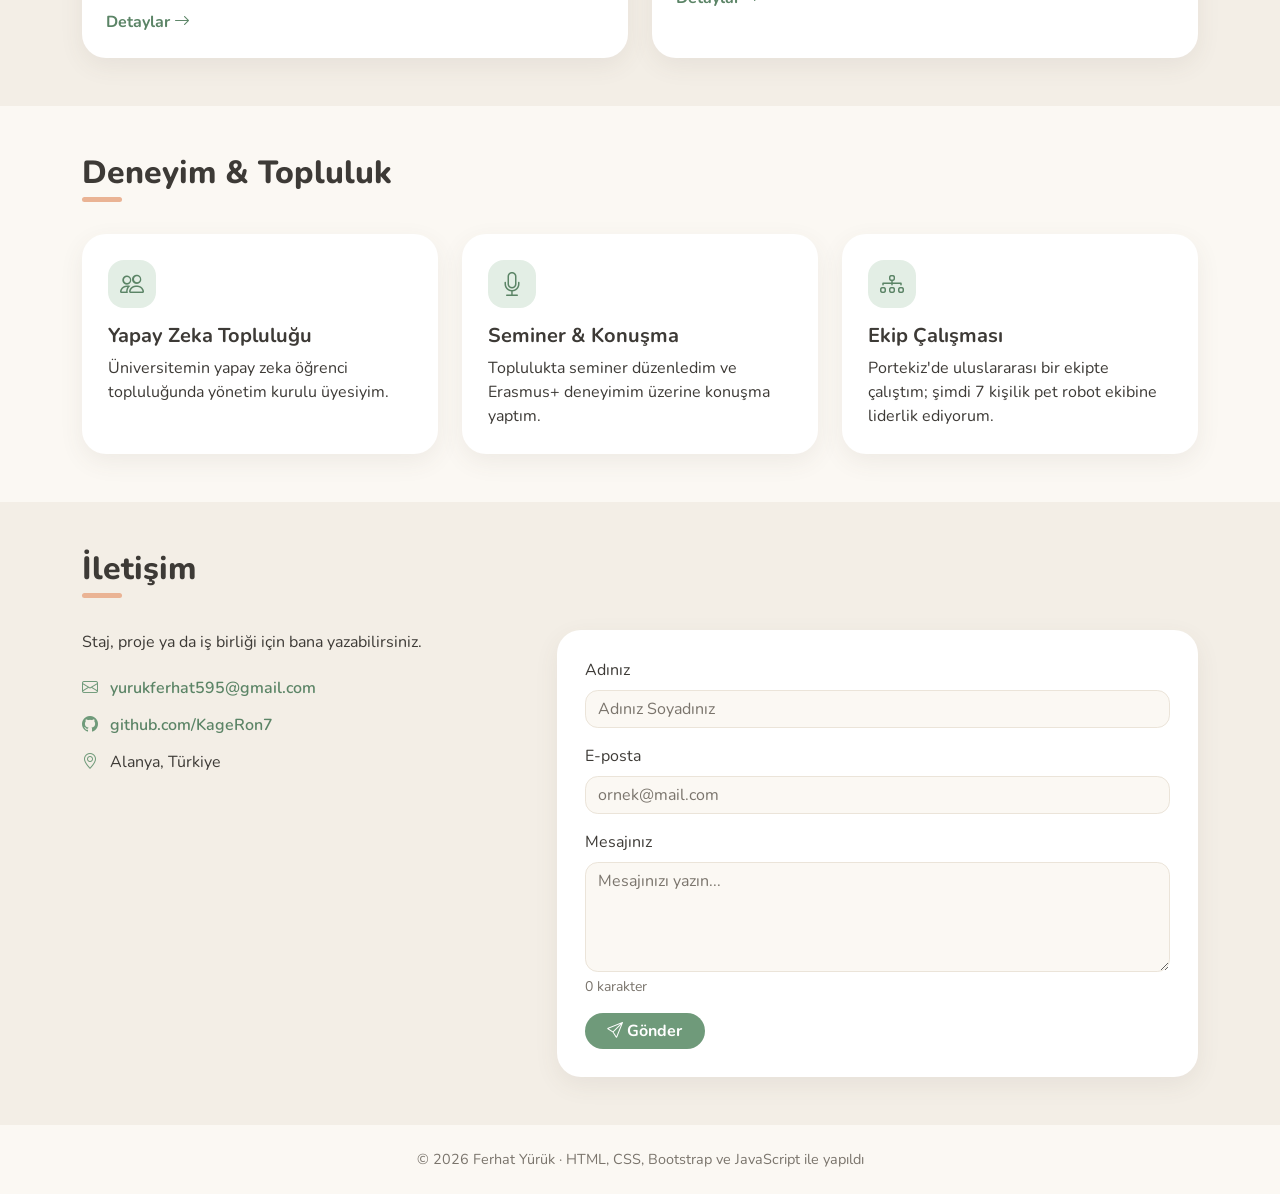
==== commit 73955e9d: "Bilgi kartından gezilen ülke sayısı kaldırıldı Co-Authored-By: Claude Opus 5.5 <noreply@anthropic.co" ====
--- a/index.html
+++ b/index.html
@@ -89,7 +89,6 @@
               <li><i class="bi bi-mortarboard"></i> Necmettin Erbakan Üniversitesi</li>
               <li><i class="bi bi-airplane"></i> Erasmus: IPG Guarda, Portekiz</li>
               <li><i class="bi bi-translate"></i> Türkçe · İngilizce (akıcı)</li>
-              <li><i class="bi bi-globe-europe-africa"></i> ~11 ülke gezdim</li>
             </ul>
           </div>
         </div>
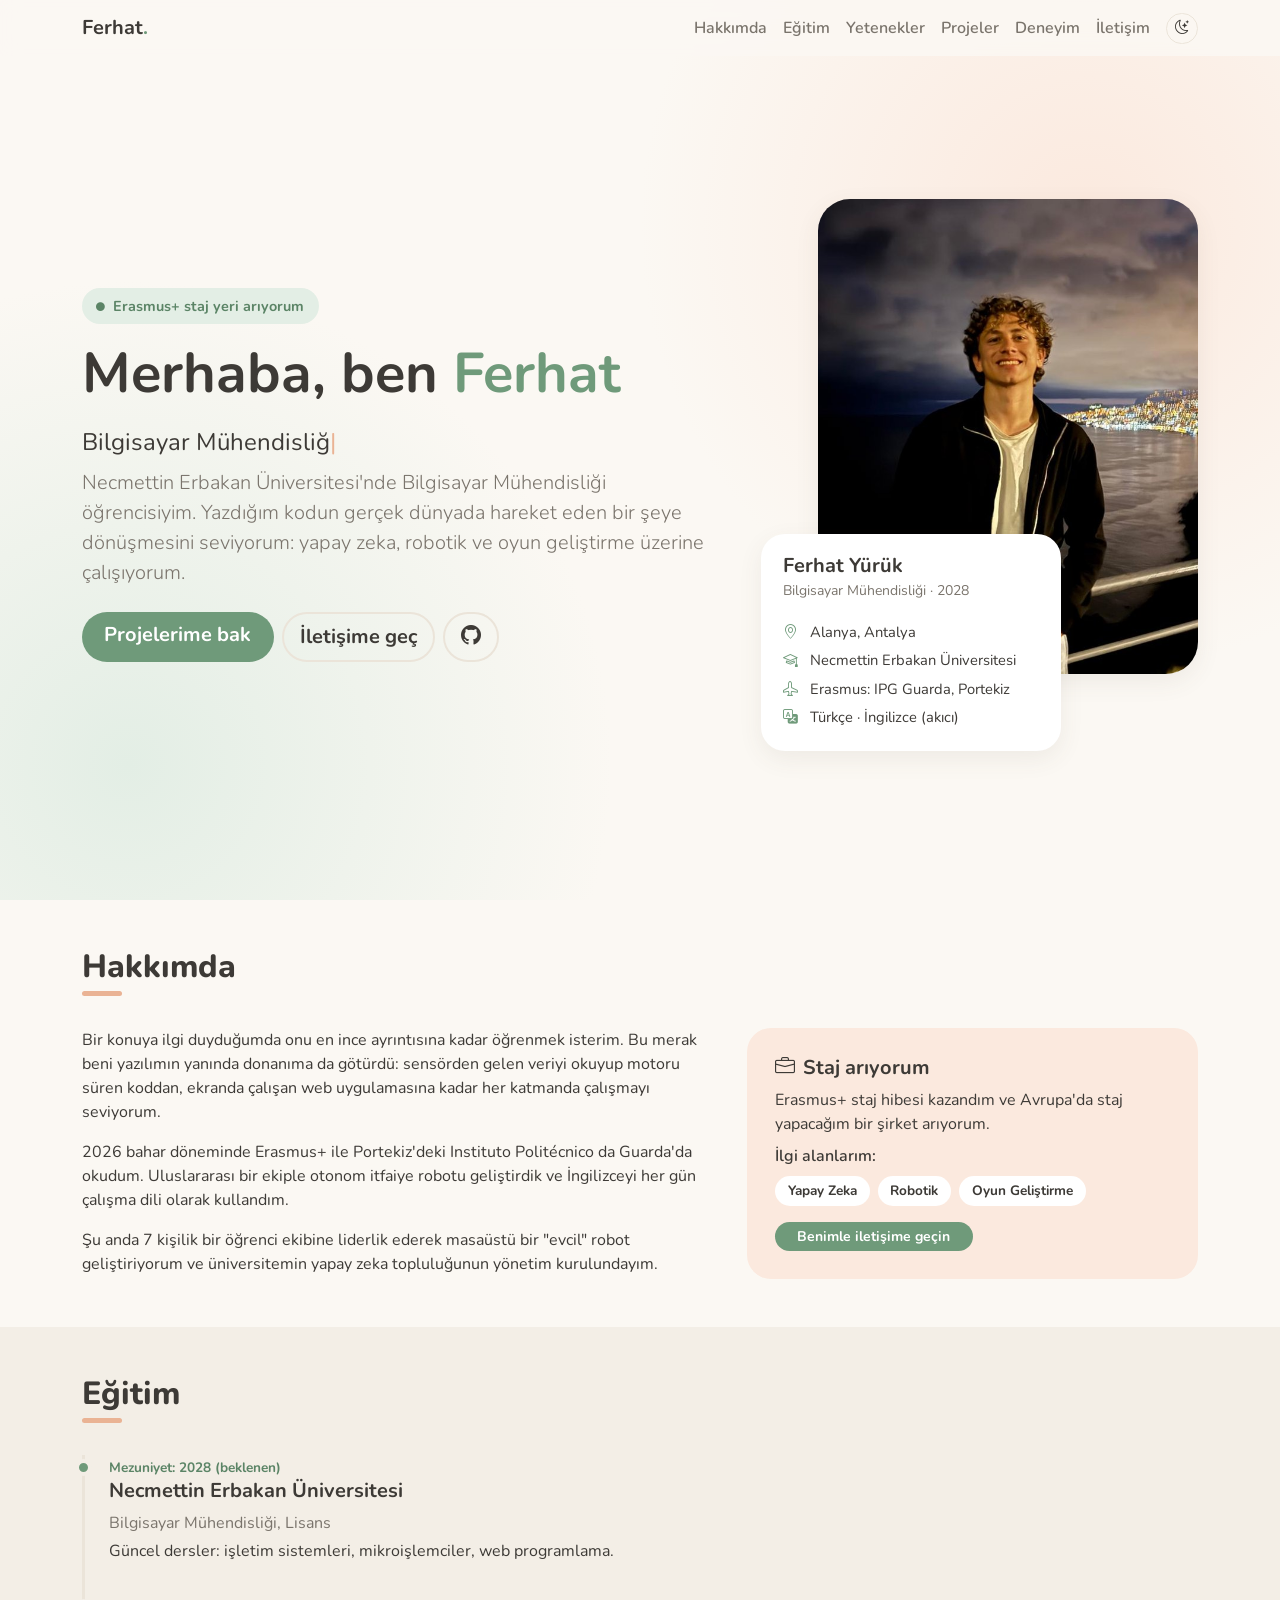
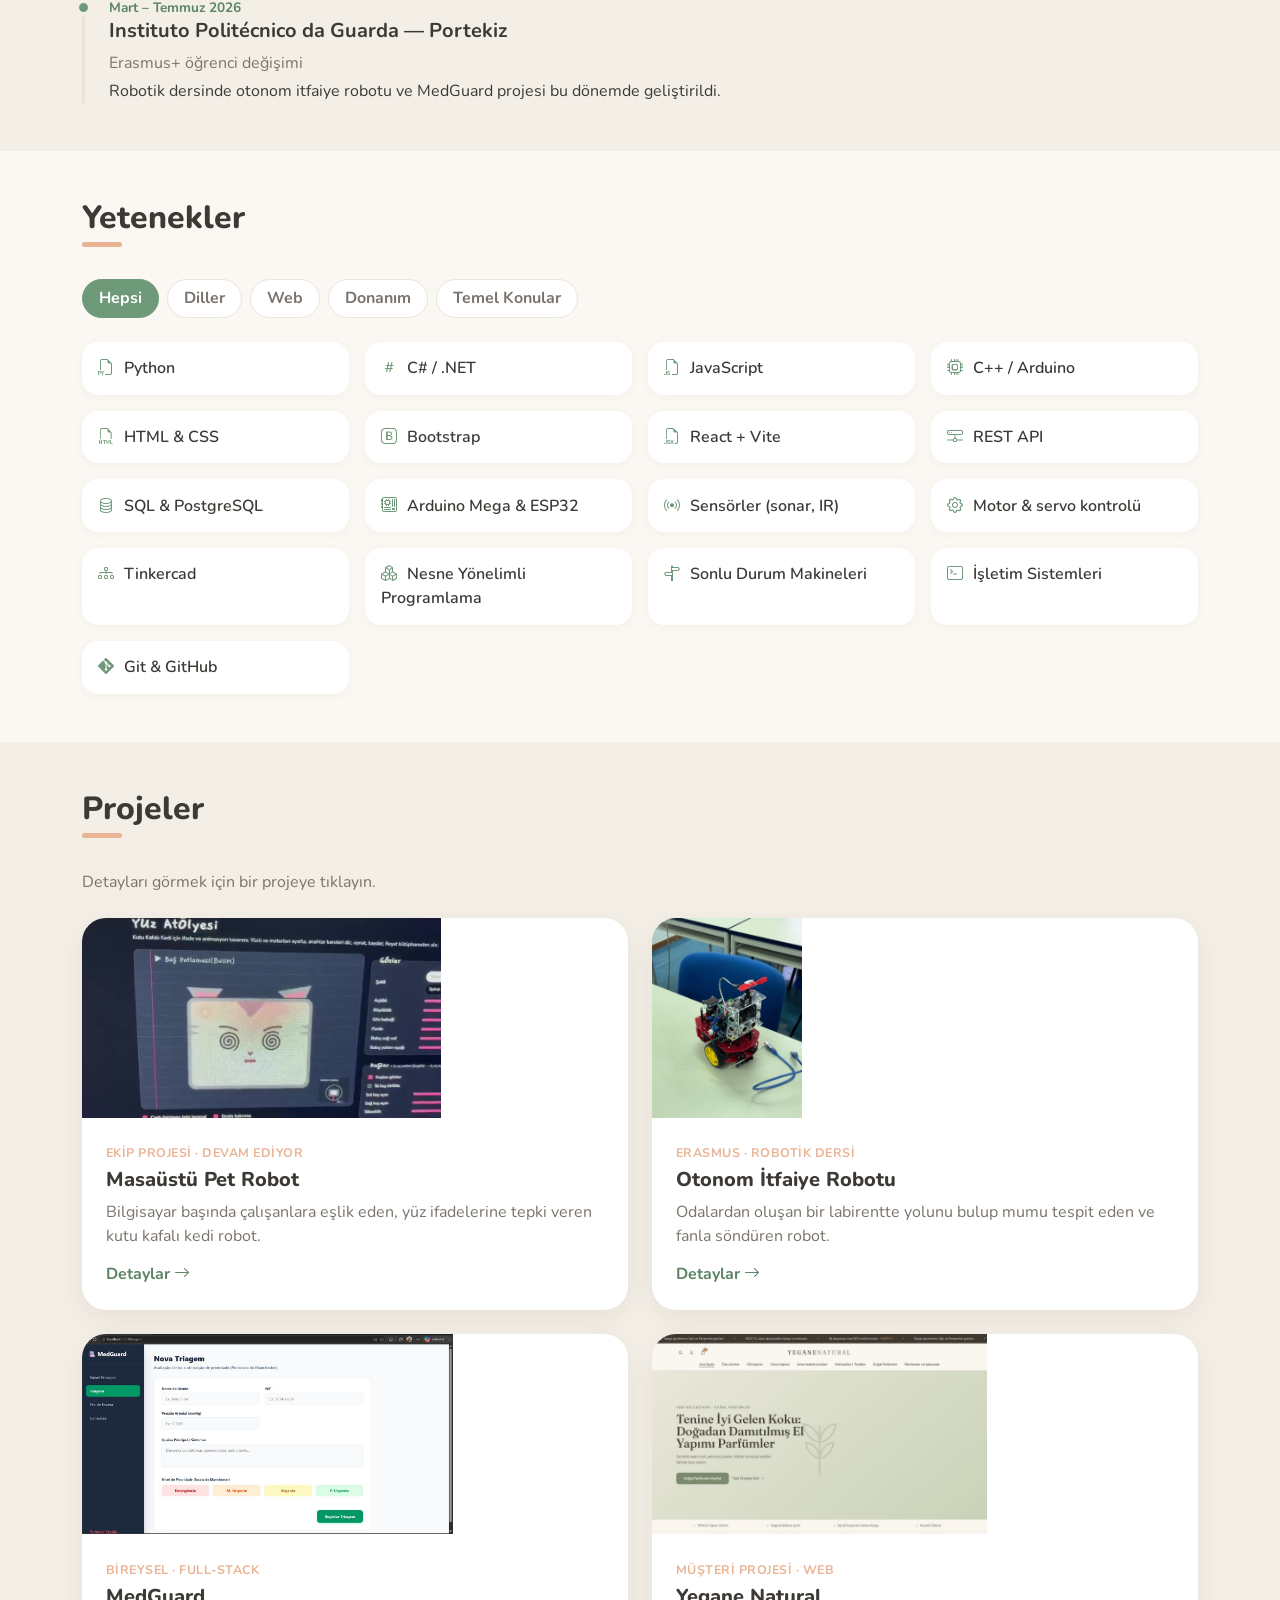
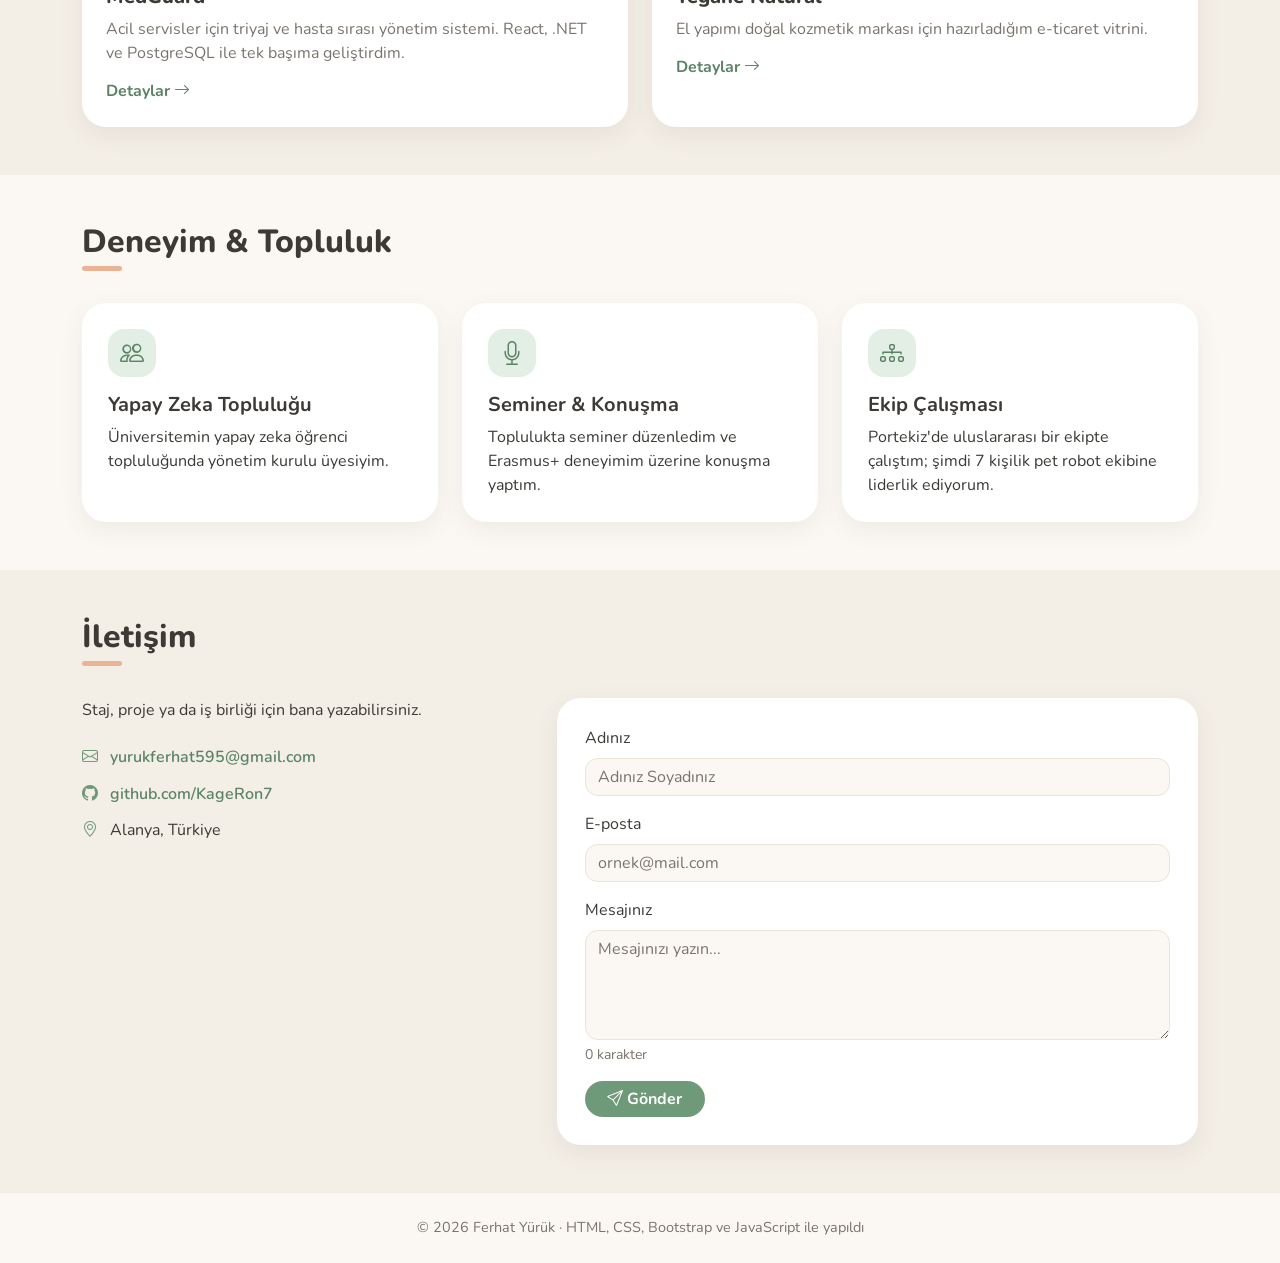
==== commit 7a0119bd: "MedGuard: veritabanı şeması, analiz konseptleri ve GitHub linki; başlık metni düzeltildi Co-Authored" ====
--- a/index.html
+++ b/index.html
@@ -183,6 +183,7 @@
         <div class="col-6 col-md-4 col-lg-3 yetenek" data-kategori="web"><div class="yetenek-karti"><i class="bi bi-bootstrap"></i> Bootstrap</div></div>
         <div class="col-6 col-md-4 col-lg-3 yetenek" data-kategori="web"><div class="yetenek-karti"><i class="bi bi-filetype-jsx"></i> React + Vite</div></div>
         <div class="col-6 col-md-4 col-lg-3 yetenek" data-kategori="web"><div class="yetenek-karti"><i class="bi bi-hdd-network"></i> REST API</div></div>
+        <div class="col-6 col-md-4 col-lg-3 yetenek" data-kategori="web"><div class="yetenek-karti"><i class="bi bi-database"></i> SQL &amp; PostgreSQL</div></div>
 
         <div class="col-6 col-md-4 col-lg-3 yetenek" data-kategori="donanim"><div class="yetenek-karti"><i class="bi bi-motherboard"></i> Arduino Mega &amp; ESP32</div></div>
         <div class="col-6 col-md-4 col-lg-3 yetenek" data-kategori="donanim"><div class="yetenek-karti"><i class="bi bi-broadcast"></i> Sensörler (sonar, IR)</div></div>
@@ -236,7 +237,7 @@
             <div class="proje-metin">
               <span class="proje-turu">Bireysel · Full-stack</span>
               <h5>MedGuard</h5>
-              <p>Acil servisler için triyaj ve hasta sırası yönetim sistemi. React + .NET ile tek başıma geliştirdim.</p>
+              <p>Acil servisler için triyaj ve hasta sırası yönetim sistemi. React, .NET ve PostgreSQL ile tek başıma geliştirdim.</p>
               <span class="detay-linki">Detaylar <i class="bi bi-arrow-right"></i></span>
             </div>
           </button>
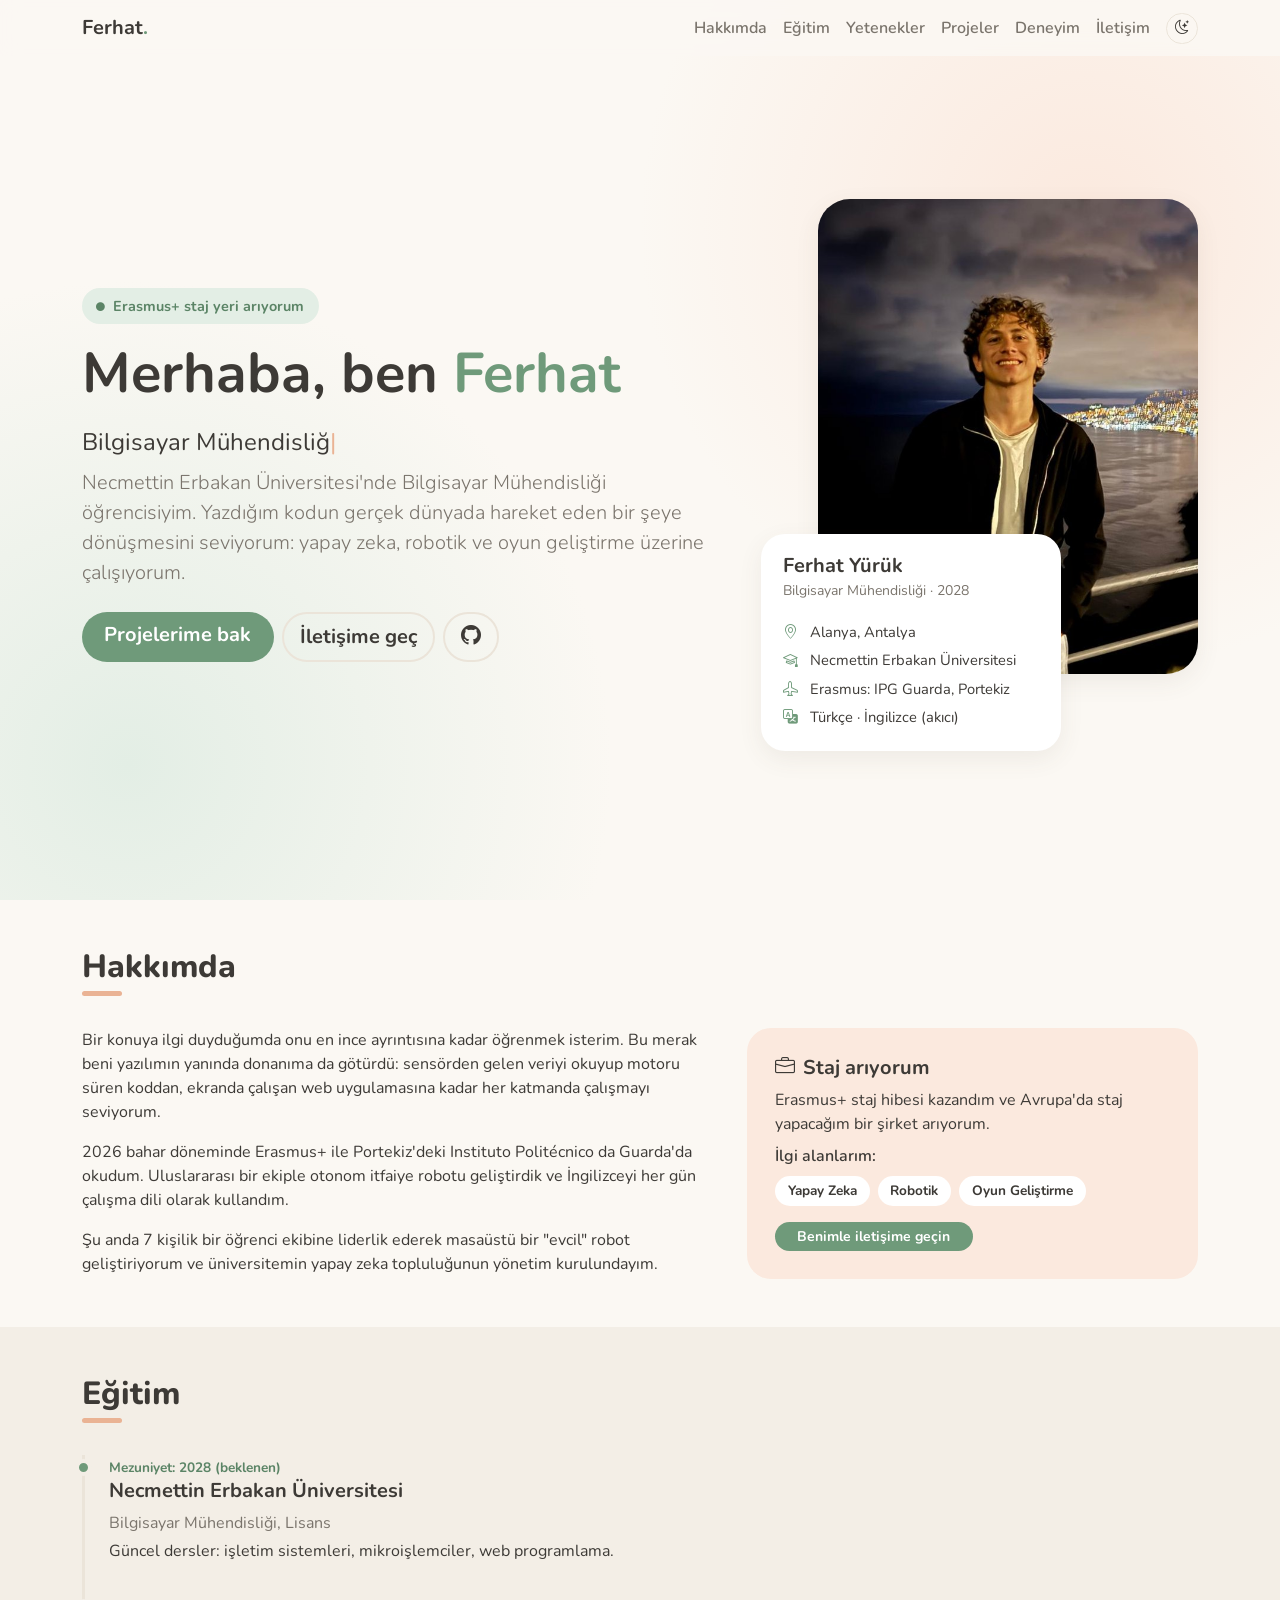
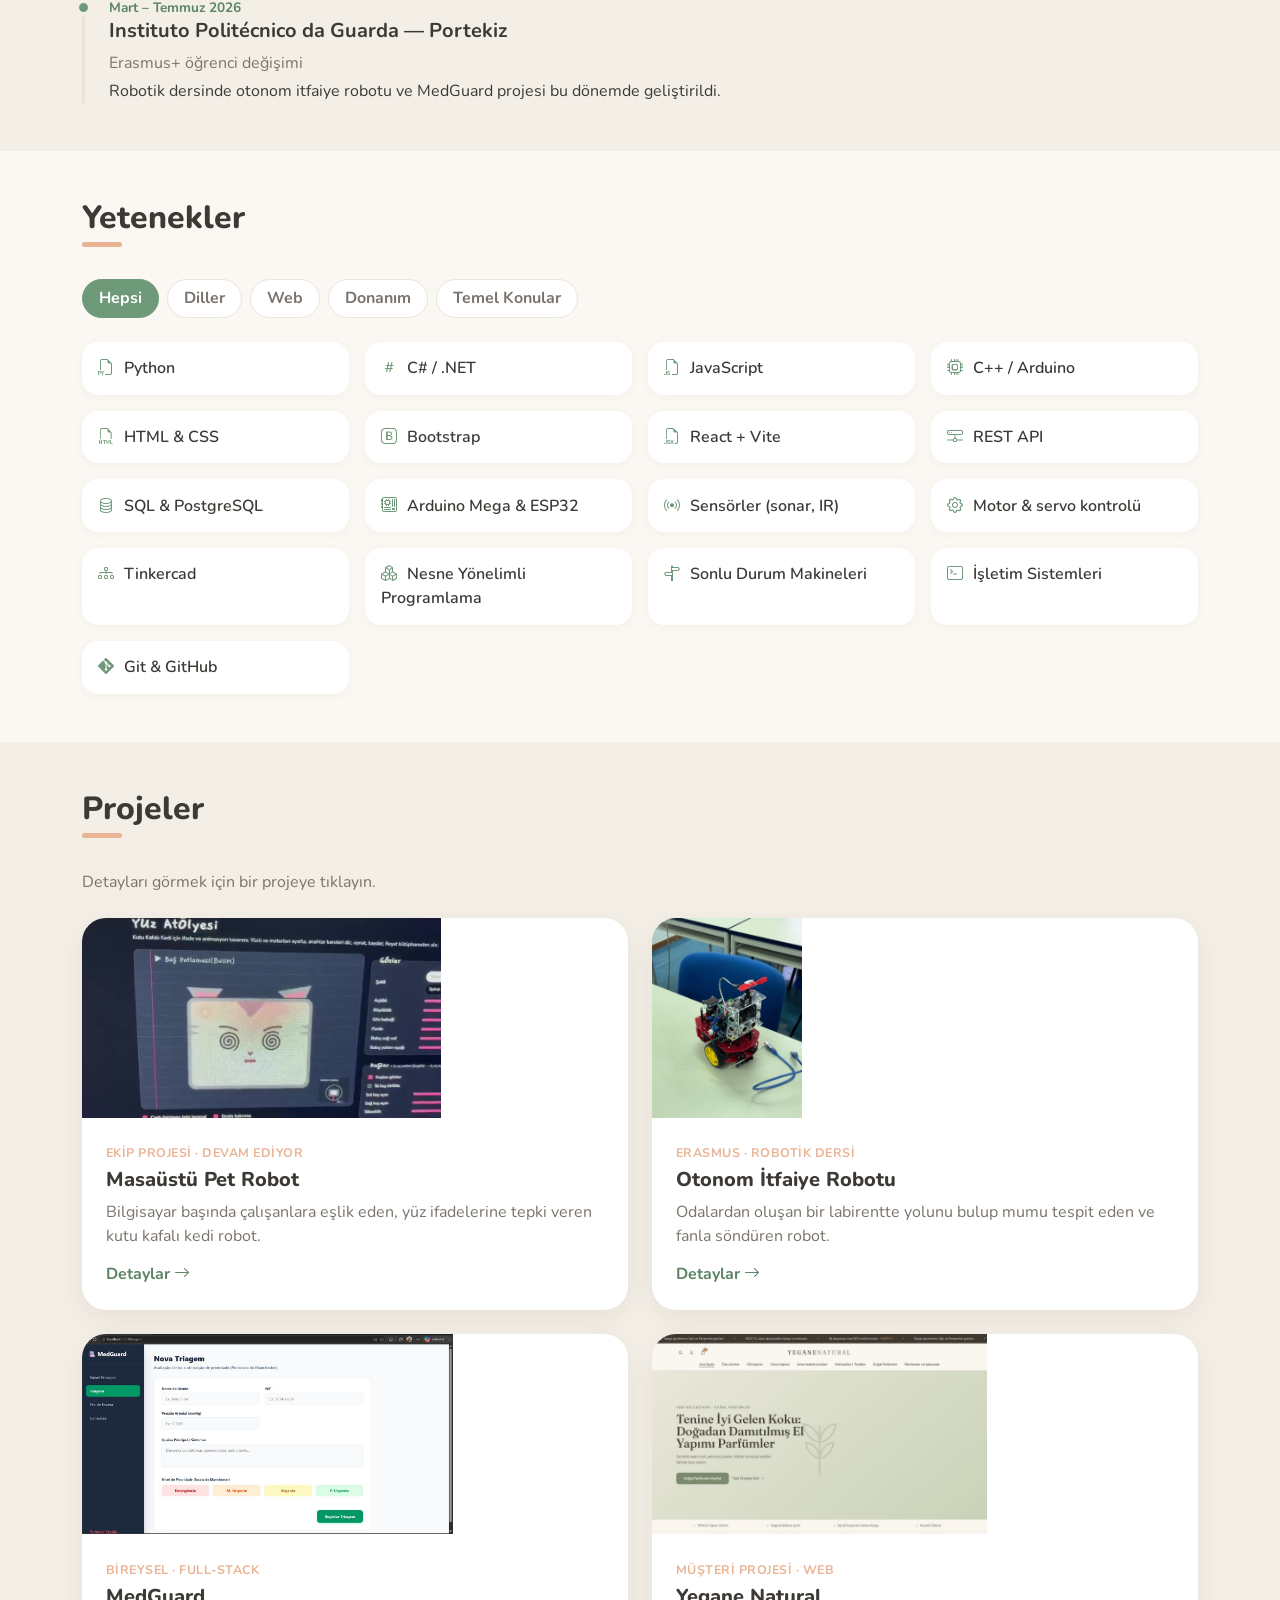
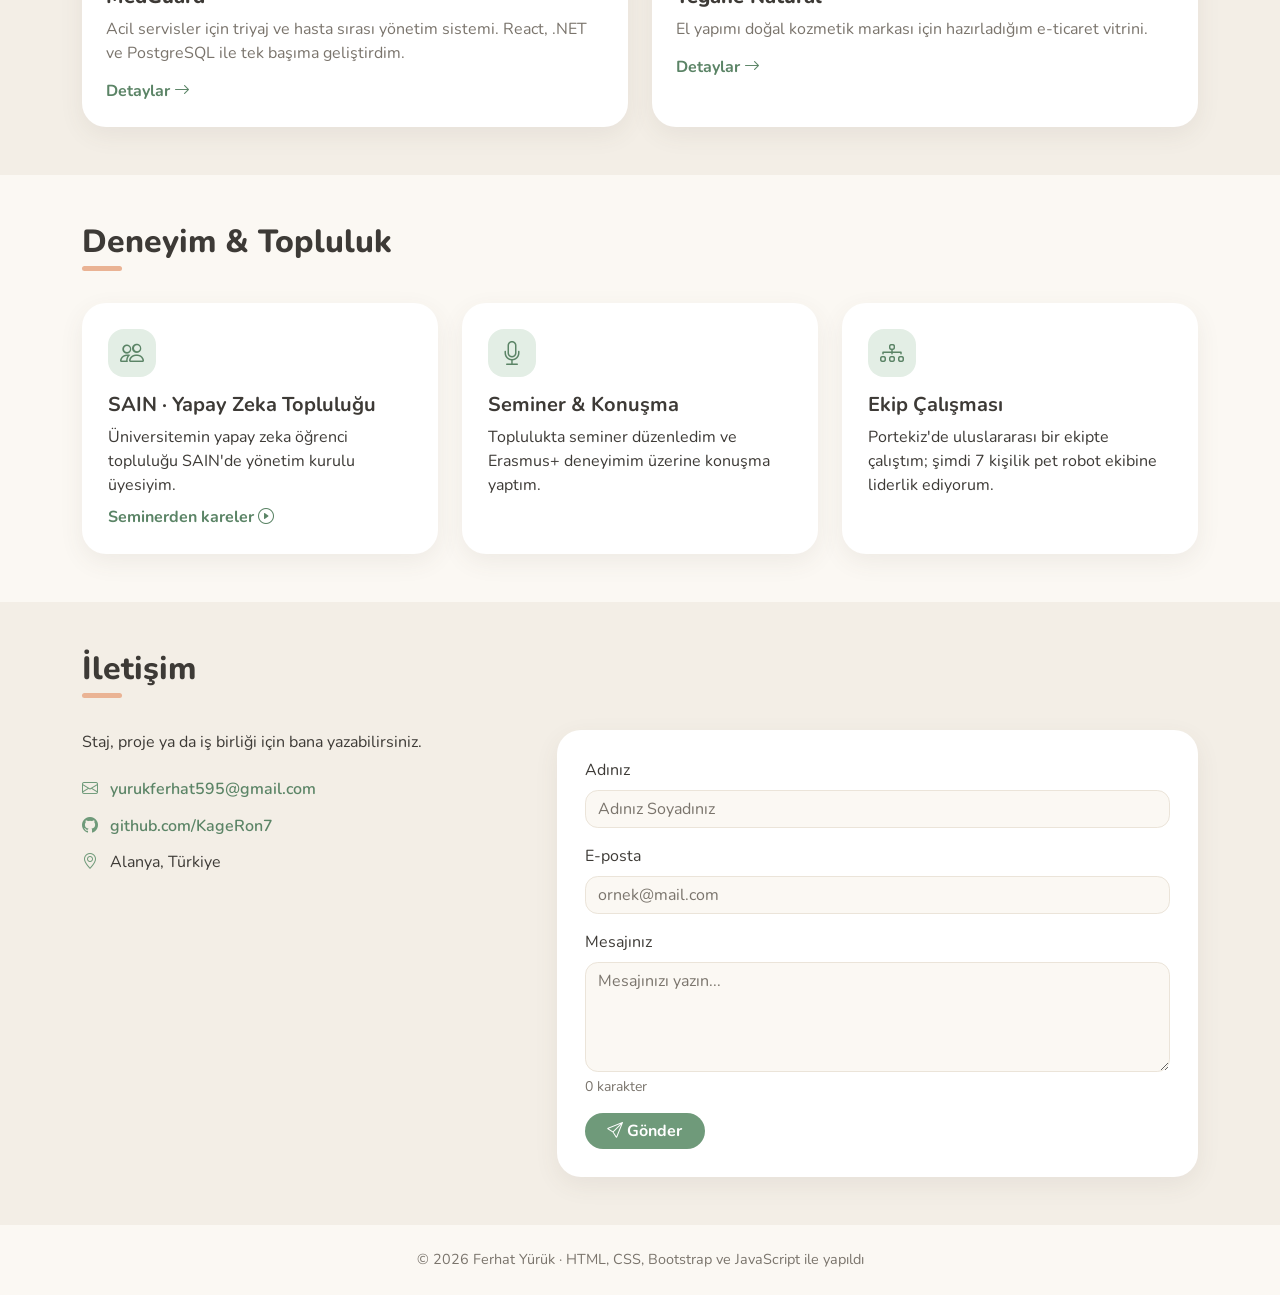
==== commit 43d0cd0d: "SAIN topluluğu: seminer kurgusu ve fotoğrafı, tıklanabilir kart Co-Authored-By: Claude Opus 5.5 <nor" ====
--- a/index.html
+++ b/index.html
@@ -296,11 +296,13 @@
       <h2 class="baslik">Deneyim &amp; Topluluk</h2>
       <div class="row g-4">
         <div class="col-md-4">
-          <div class="deneyim-karti h-100">
+          <!-- Tıklanınca proje penceresiyle aynı modal açılır -->
+          <button type="button" class="deneyim-karti tiklanabilir h-100" data-proje="sain">
             <i class="bi bi-people"></i>
-            <h5 class="fw-bold">Yapay Zeka Topluluğu</h5>
-            <p class="mb-0">Üniversitemin yapay zeka öğrenci topluluğunda yönetim kurulu üyesiyim.</p>
-          </div>
+            <h5 class="fw-bold">SAIN · Yapay Zeka Topluluğu</h5>
+            <p class="mb-2">Üniversitemin yapay zeka öğrenci topluluğu SAIN'de yönetim kurulu üyesiyim.</p>
+            <span class="detay-linki">Seminerden kareler <i class="bi bi-play-circle"></i></span>
+          </button>
         </div>
         <div class="col-md-4">
           <div class="deneyim-karti h-100">
--- a/style.css
+++ b/style.css
@@ -480,3 +480,26 @@
 @media (max-width: 576px) {
   #projeGaleri .carousel-item video { height: 240px; }
 }
+
+/* Tıklanabilir deneyim kartı (button) */
+.deneyim-karti.tiklanabilir {
+  width: 100%;
+  text-align: left;
+  color: inherit;
+  border: none;
+  transition: transform .25s, box-shadow .25s;
+}
+.deneyim-karti.tiklanabilir:hover,
+.deneyim-karti.tiklanabilir:focus-visible {
+  transform: translateY(-6px);
+  box-shadow: 0 14px 32px rgba(92, 78, 60, .14);
+  outline: none;
+}
+.deneyim-karti .detay-linki i {
+  display: inline;
+  font-size: 1rem;
+  width: auto;
+  height: auto;
+  background: none;
+  margin: 0;
+}
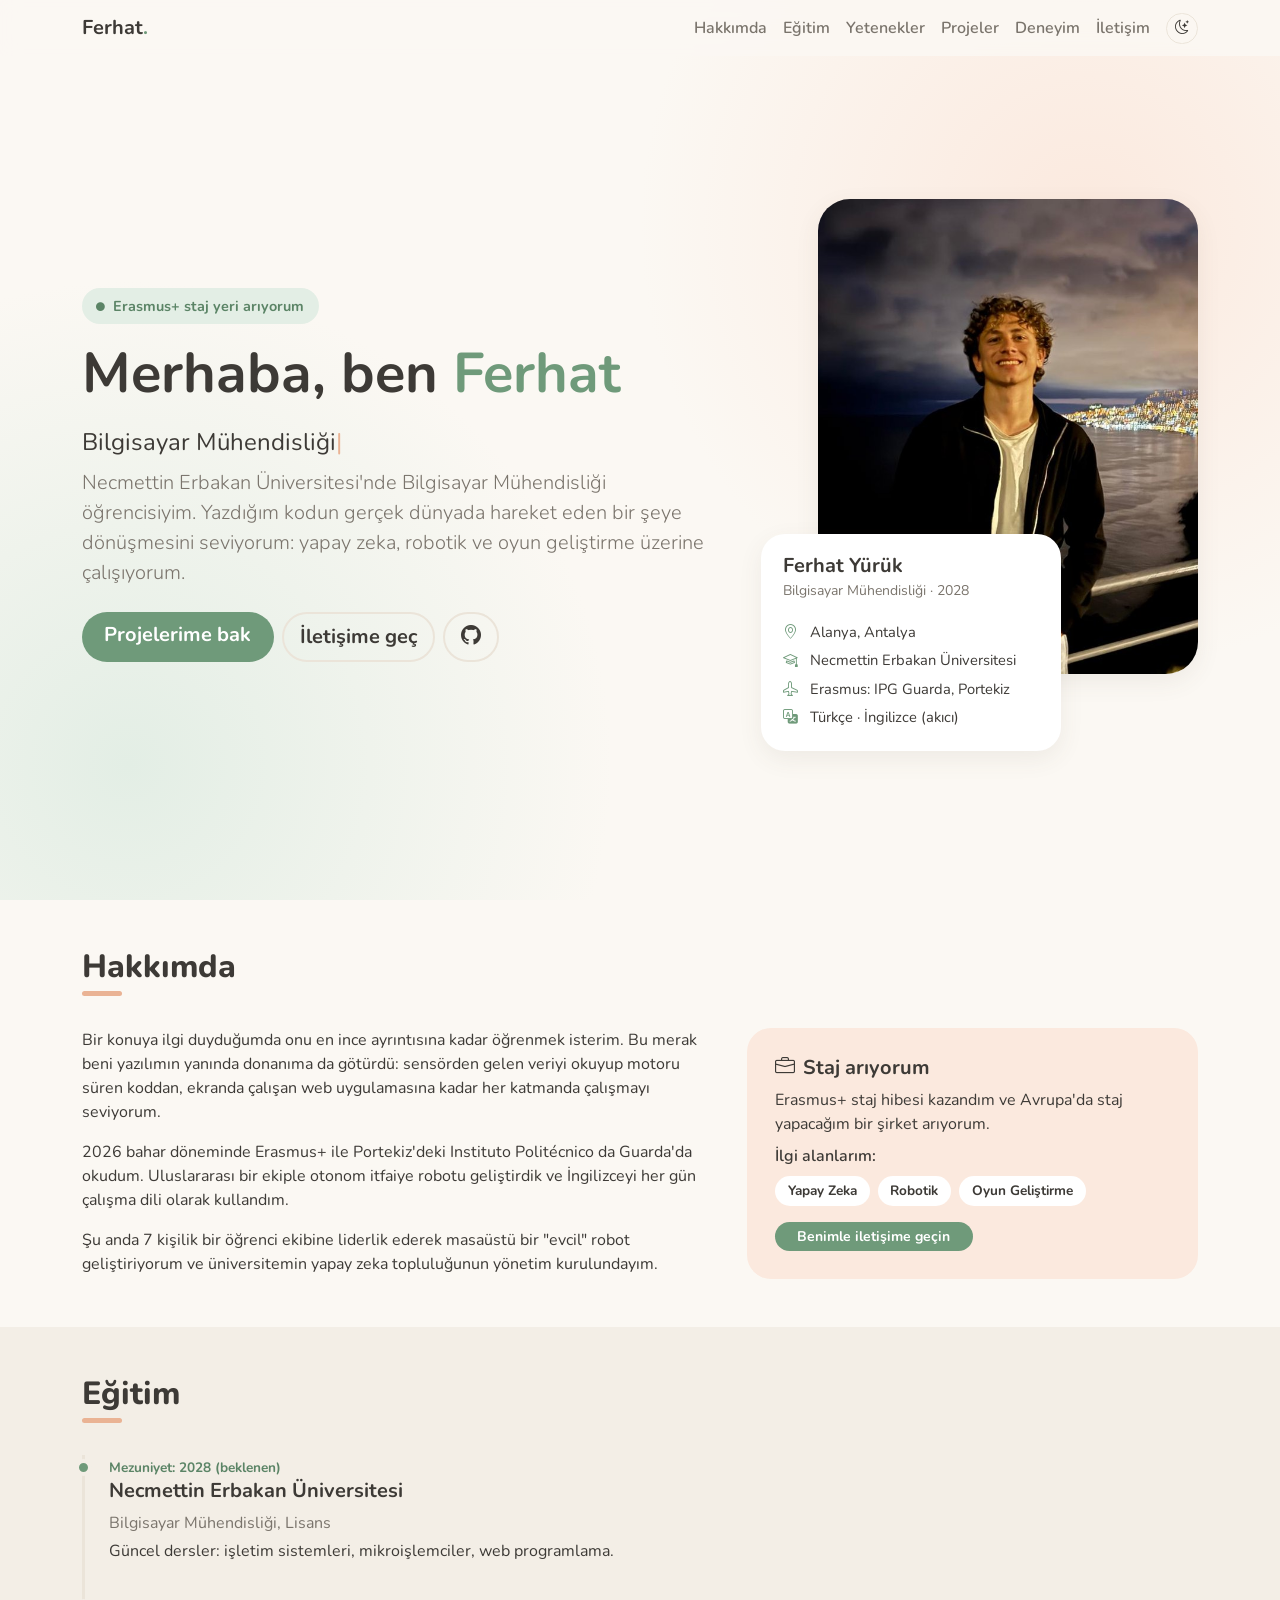
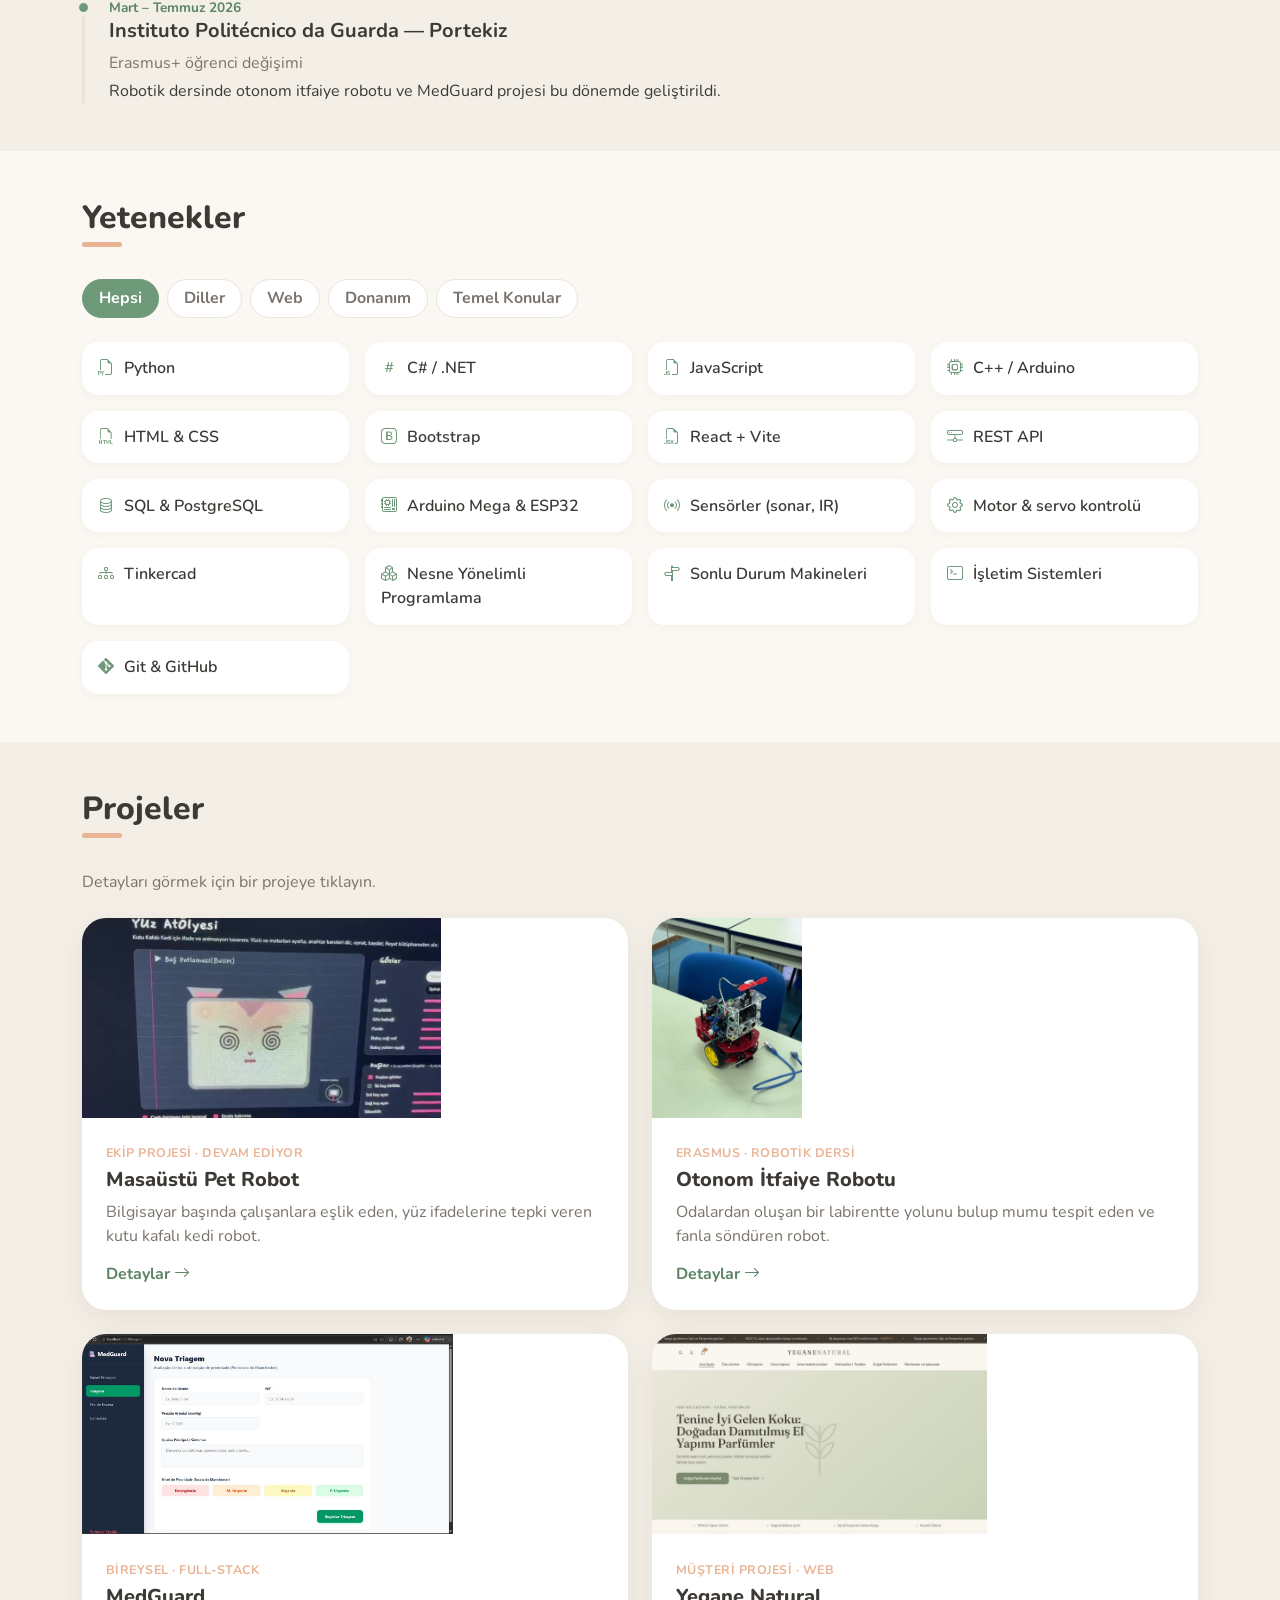
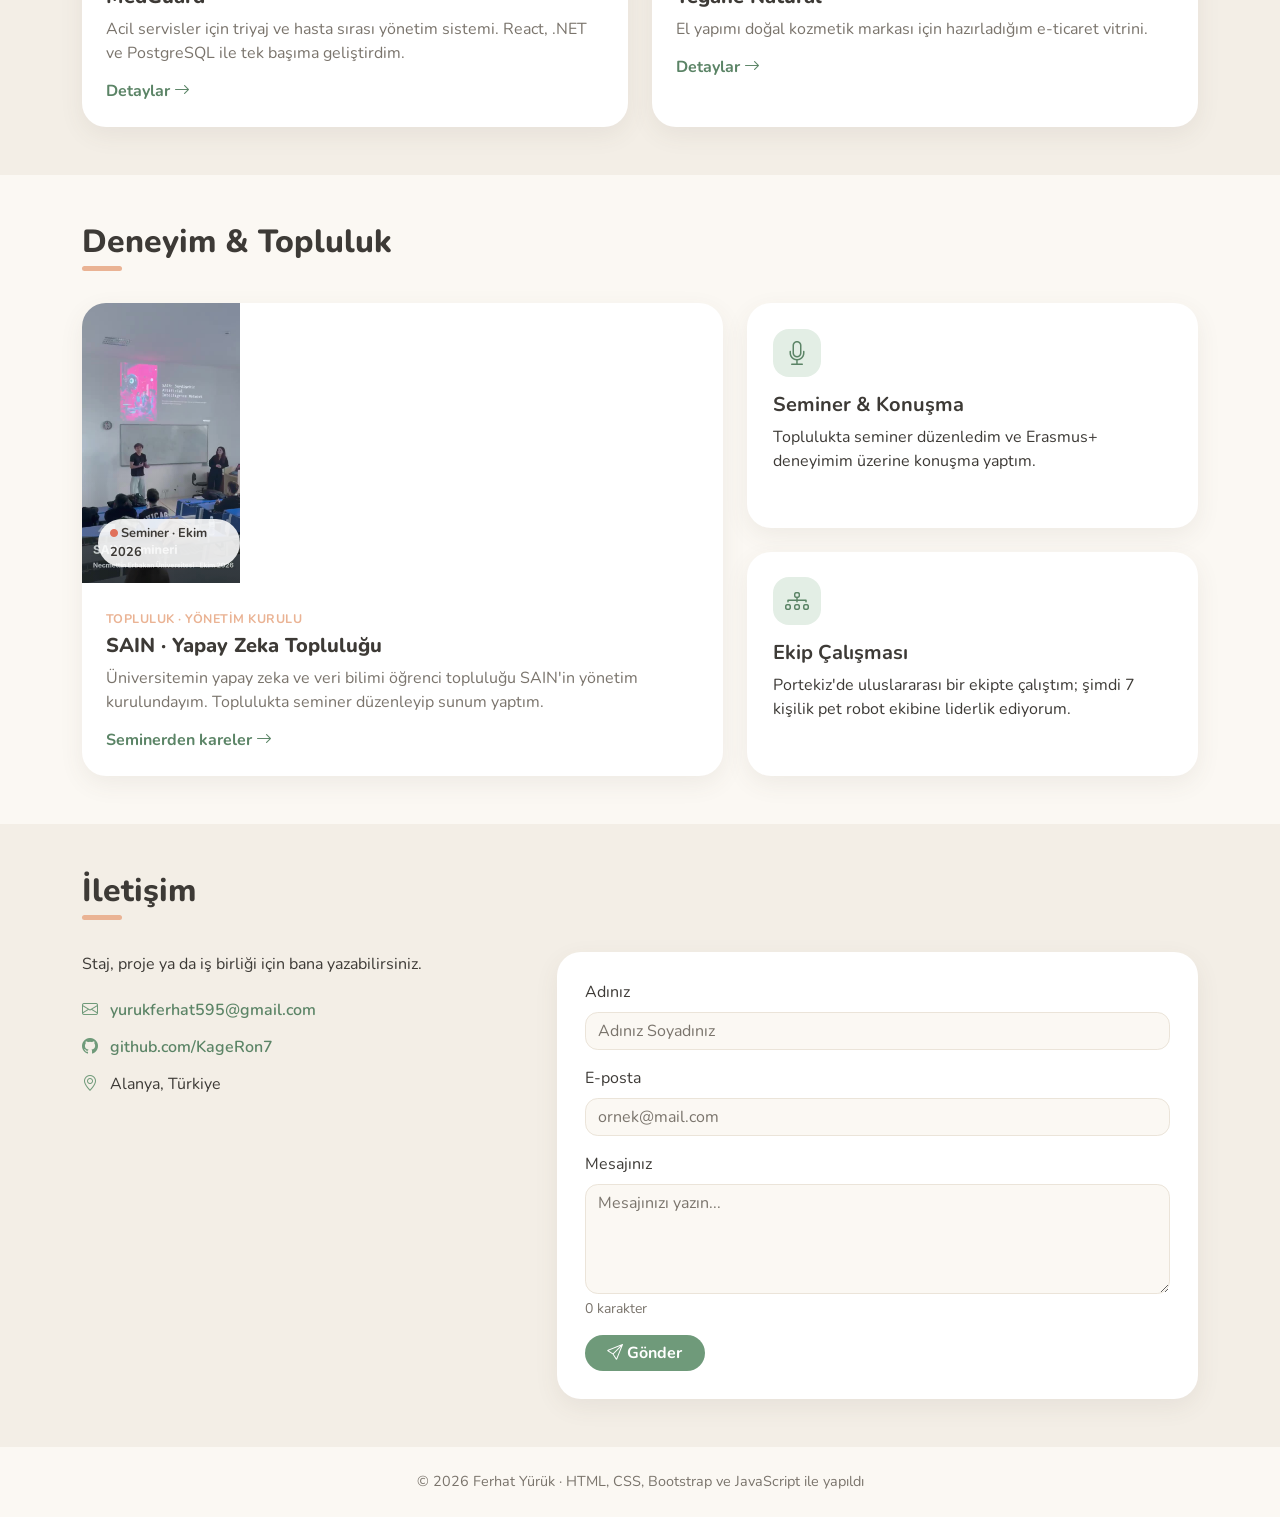
==== commit 771f11f5: "Deneyim: seminer videosu SAIN kartında sessiz döngüde Co-Authored-By: Claude Opus 5.5 <noreply@anthr" ====
--- a/index.html
+++ b/index.html
@@ -295,24 +295,30 @@
     <div class="container">
       <h2 class="baslik">Deneyim &amp; Topluluk</h2>
       <div class="row g-4">
-        <div class="col-md-4">
-          <!-- Tıklanınca proje penceresiyle aynı modal açılır -->
-          <button type="button" class="deneyim-karti tiklanabilir h-100" data-proje="sain">
-            <i class="bi bi-people"></i>
-            <h5 class="fw-bold">SAIN · Yapay Zeka Topluluğu</h5>
-            <p class="mb-2">Üniversitemin yapay zeka öğrenci topluluğu SAIN'de yönetim kurulu üyesiyim.</p>
-            <span class="detay-linki">Seminerden kareler <i class="bi bi-play-circle"></i></span>
-          </button>
-        </div>
-        <div class="col-md-4">
-          <div class="deneyim-karti h-100">
+        <!-- Öne çıkan kart: seminer videosu sessiz döngüde oynar, tıklanınca detay penceresi açılır -->
+        <div class="col-lg-7">
+          <button type="button" class="sain-karti" data-proje="sain">
+            <div class="sain-medya">
+              <video class="sain-video" src="img/sain-seminer.mp4" poster="img/sain-seminer-kapak.jpg"
+                     muted loop playsinline preload="metadata" aria-hidden="true"></video>
+              <span class="sain-rozet"><i class="bi bi-circle-fill"></i> Seminer · Ekim 2026</span>
+            </div>
+            <div class="sain-metin">
+              <span class="proje-turu">Topluluk · Yönetim kurulu</span>
+              <h5>SAIN · Yapay Zeka Topluluğu</h5>
+              <p>Üniversitemin yapay zeka ve veri bilimi öğrenci topluluğu SAIN'in yönetim kurulundayım. Toplulukta seminer düzenleyip sunum yaptım.</p>
+              <span class="detay-linki">Seminerden kareler <i class="bi bi-arrow-right"></i></span>
+            </div>
+          </button>
+        </div>
+
+        <div class="col-lg-5 d-flex flex-column gap-4">
+          <div class="deneyim-karti flex-fill">
             <i class="bi bi-mic"></i>
             <h5 class="fw-bold">Seminer &amp; Konuşma</h5>
             <p class="mb-0">Toplulukta seminer düzenledim ve Erasmus+ deneyimim üzerine konuşma yaptım.</p>
           </div>
-        </div>
-        <div class="col-md-4">
-          <div class="deneyim-karti h-100">
+          <div class="deneyim-karti flex-fill">
             <i class="bi bi-diagram-3"></i>
             <h5 class="fw-bold">Ekip Çalışması</h5>
             <p class="mb-0">Portekiz'de uluslararası bir ekipte çalıştım; şimdi 7 kişilik pet robot ekibine liderlik ediyorum.</p>
--- a/style.css
+++ b/style.css
@@ -503,3 +503,68 @@
   background: none;
   margin: 0;
 }
+
+/* ===== SAIN ÖNE ÇIKAN KART (videolu) ===== */
+.sain-karti {
+  display: flex;
+  flex-direction: column;
+  width: 100%;
+  height: 100%;
+  padding: 0;
+  text-align: left;
+  color: inherit;
+  background: var(--kart);
+  border: none;
+  border-radius: 1.5rem;
+  overflow: hidden;
+  box-shadow: var(--golge);
+  transition: transform .25s, box-shadow .25s;
+}
+.sain-karti:hover,
+.sain-karti:focus-visible {
+  transform: translateY(-6px);
+  box-shadow: 0 14px 32px rgba(92, 78, 60, .14);
+  outline: none;
+}
+.sain-karti:hover .detay-linki i { transform: translateX(4px); }
+
+.sain-medya {
+  position: relative;
+  height: 280px;
+  background: var(--zemin-2);
+}
+.sain-video {
+  width: 100%;
+  height: 100%;
+  object-fit: cover;
+  object-position: 50% 58%;   /* dikey videonun konuşmacının olduğu kısmı */
+  display: block;
+}
+/* Alt kenara doğru hafif karartma: video kartın metnine yumuşak geçsin */
+.sain-medya::after {
+  content: "";
+  position: absolute;
+  inset: 0;
+  background: linear-gradient(to bottom, transparent 60%, rgba(30, 28, 25, .35));
+  pointer-events: none;
+}
+.sain-rozet {
+  position: absolute;
+  left: 1rem;
+  bottom: 1rem;
+  z-index: 1;
+  background: rgba(255, 255, 255, .88);
+  color: #3d3a36;
+  font-size: .8rem;
+  font-weight: 700;
+  padding: .3rem .75rem;
+  border-radius: 999px;
+}
+.sain-rozet i { color: #e0705a; font-size: .5rem; vertical-align: middle; animation: nabiz 1.6s infinite; }
+.sain-metin { padding: 1.4rem 1.5rem 1.5rem; }
+.sain-metin h5 { font-weight: 800; margin: .25rem 0 .5rem; }
+.sain-metin p { color: var(--yazi-soluk); margin-bottom: .9rem; }
+
+@media (max-width: 576px) {
+  .sain-medya { height: 220px; }
+}
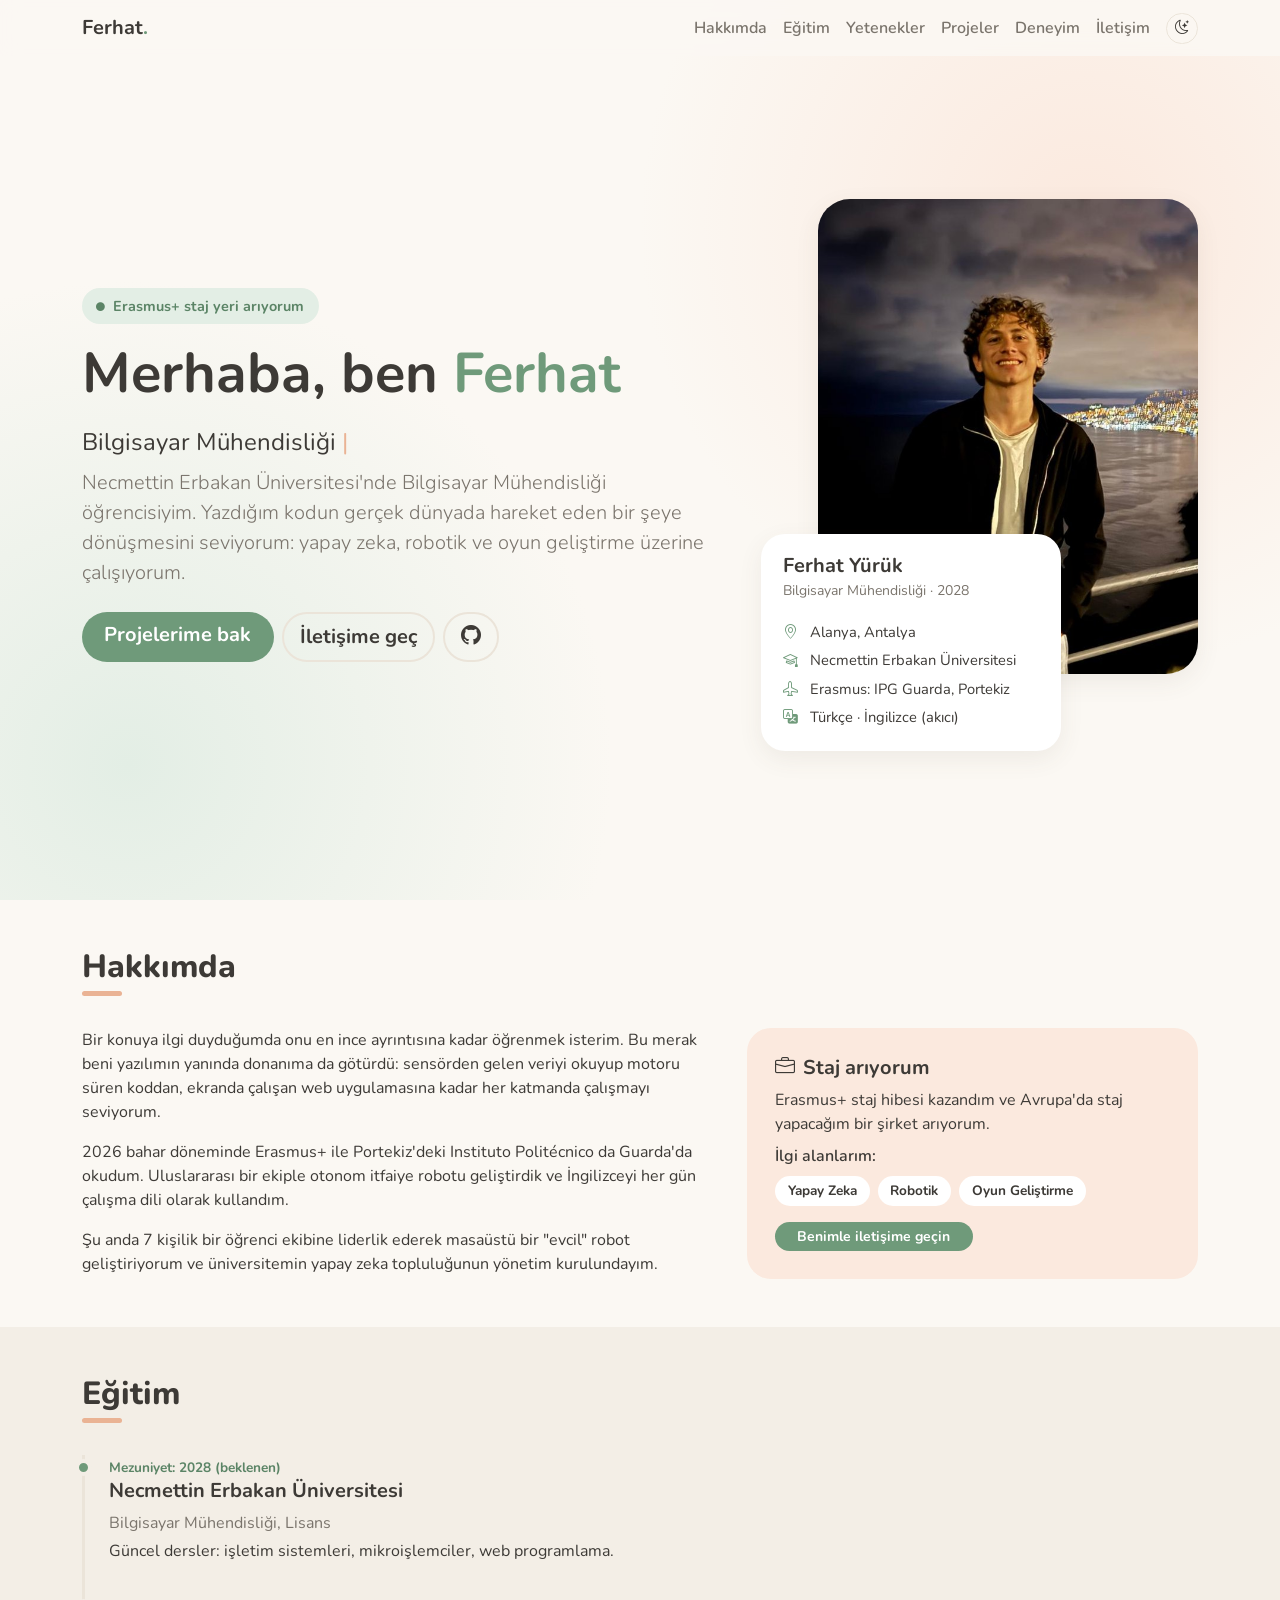
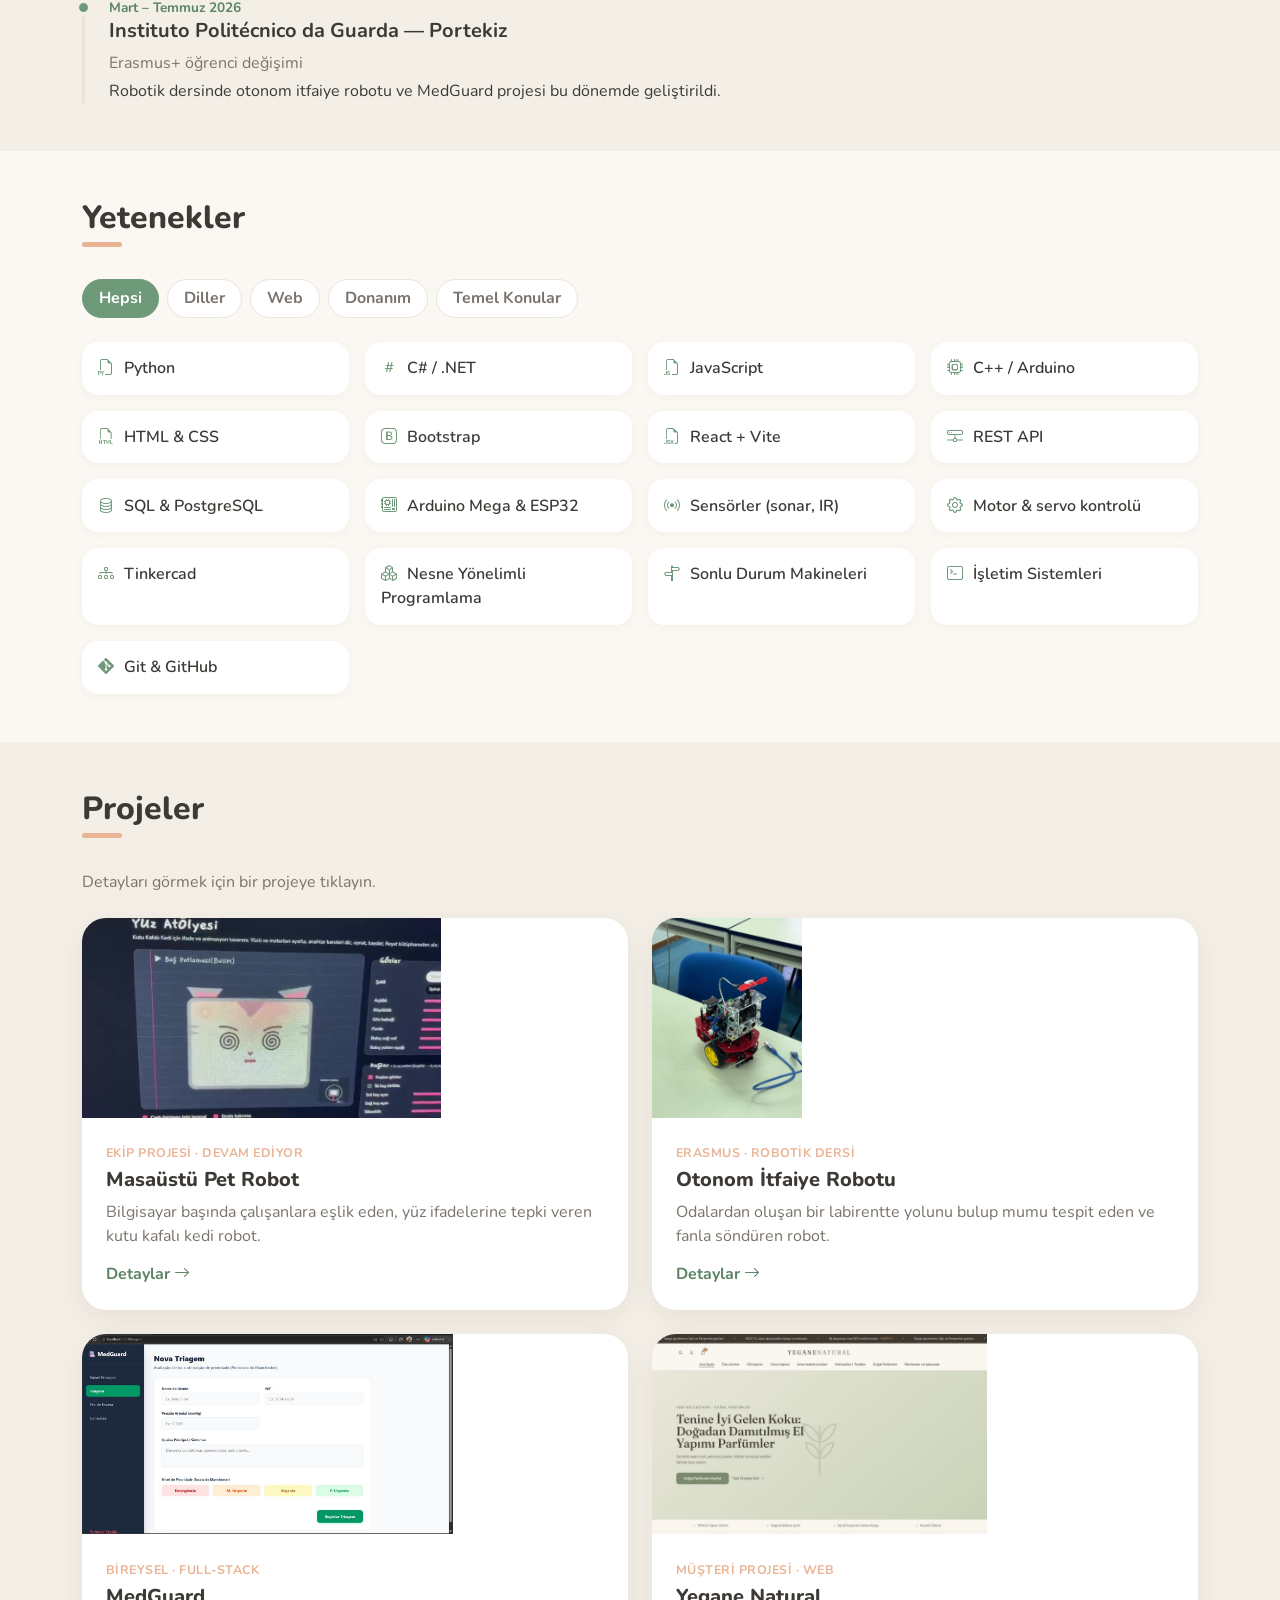
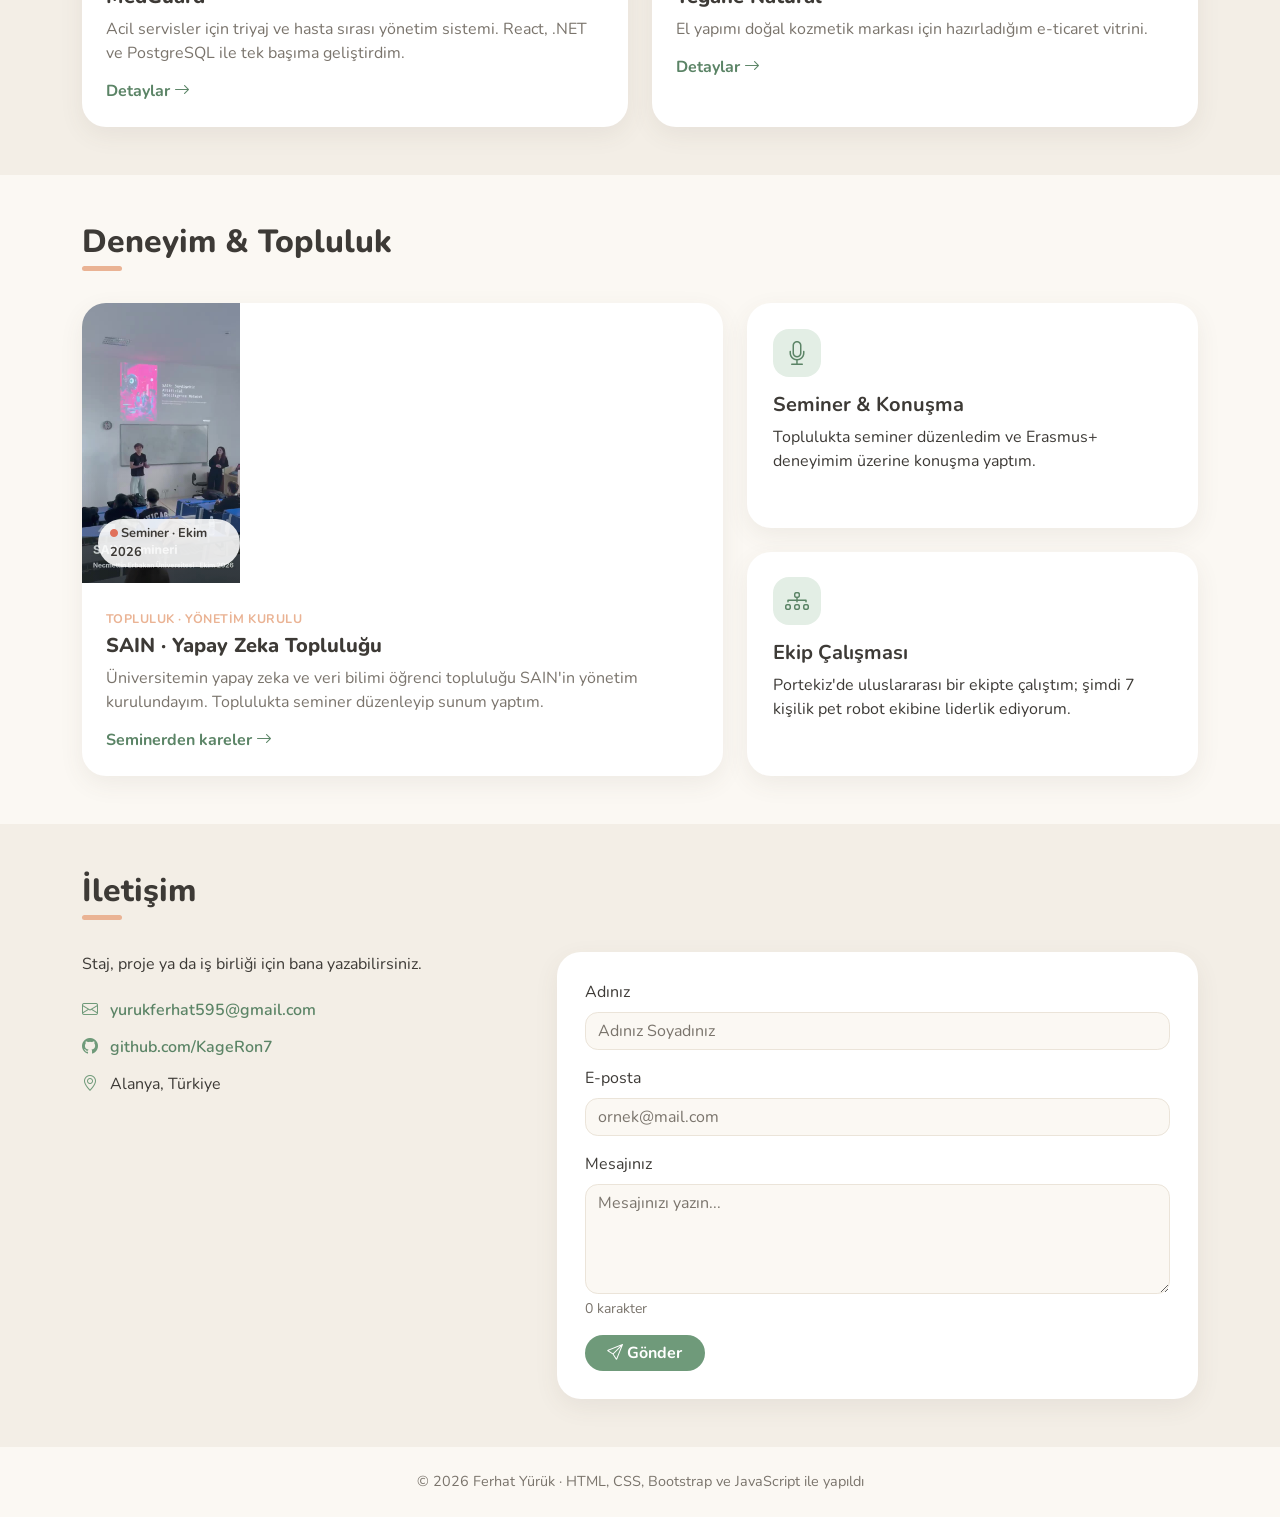
==== commit 52024ffc: "Seminer videosu GIF gibi otomatik oynasın (autoplay) Co-Authored-By: Claude Opus 5.5 <noreply@anthro" ====
--- a/index.html
+++ b/index.html
@@ -300,7 +300,7 @@
           <button type="button" class="sain-karti" data-proje="sain">
             <div class="sain-medya">
               <video class="sain-video" src="img/sain-seminer.mp4" poster="img/sain-seminer-kapak.jpg"
-                     muted loop playsinline preload="metadata" aria-hidden="true"></video>
+                     autoplay muted loop playsinline preload="auto" aria-hidden="true"></video>
               <span class="sain-rozet"><i class="bi bi-circle-fill"></i> Seminer · Ekim 2026</span>
             </div>
             <div class="sain-metin">
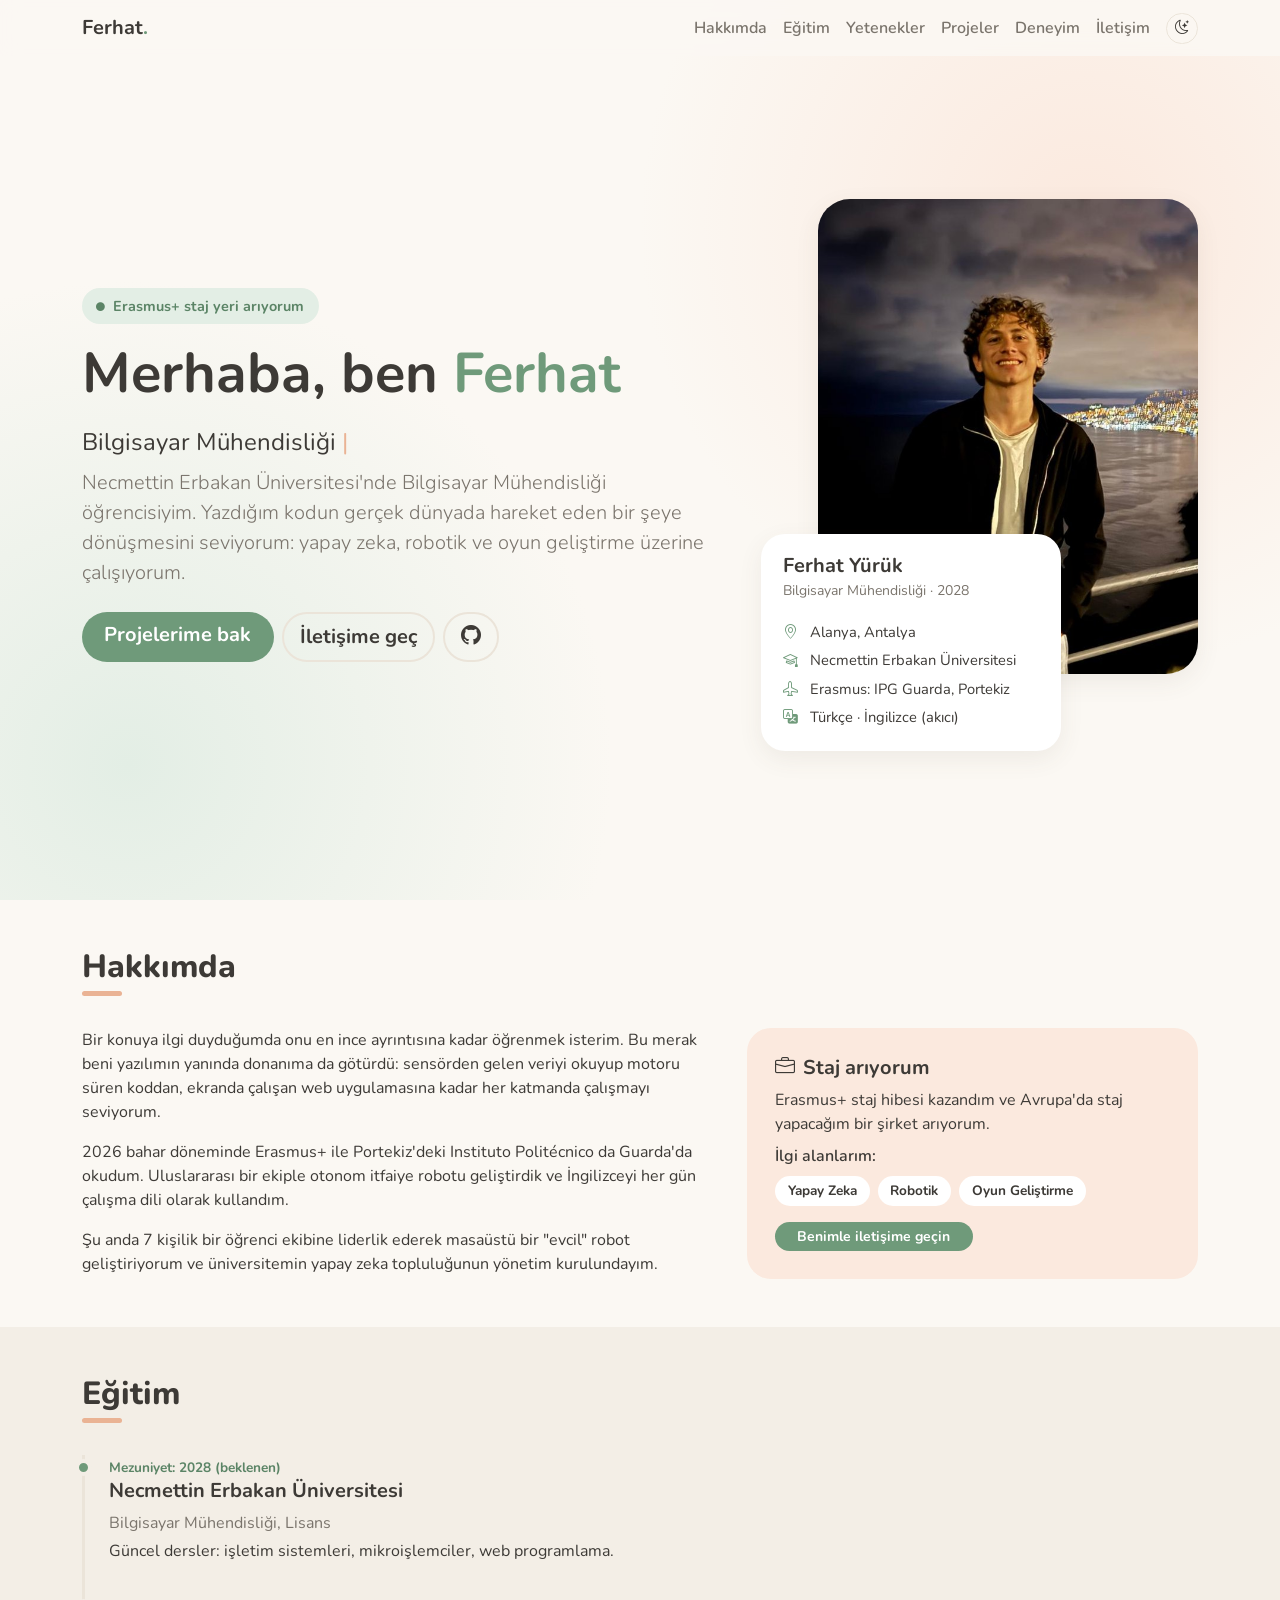
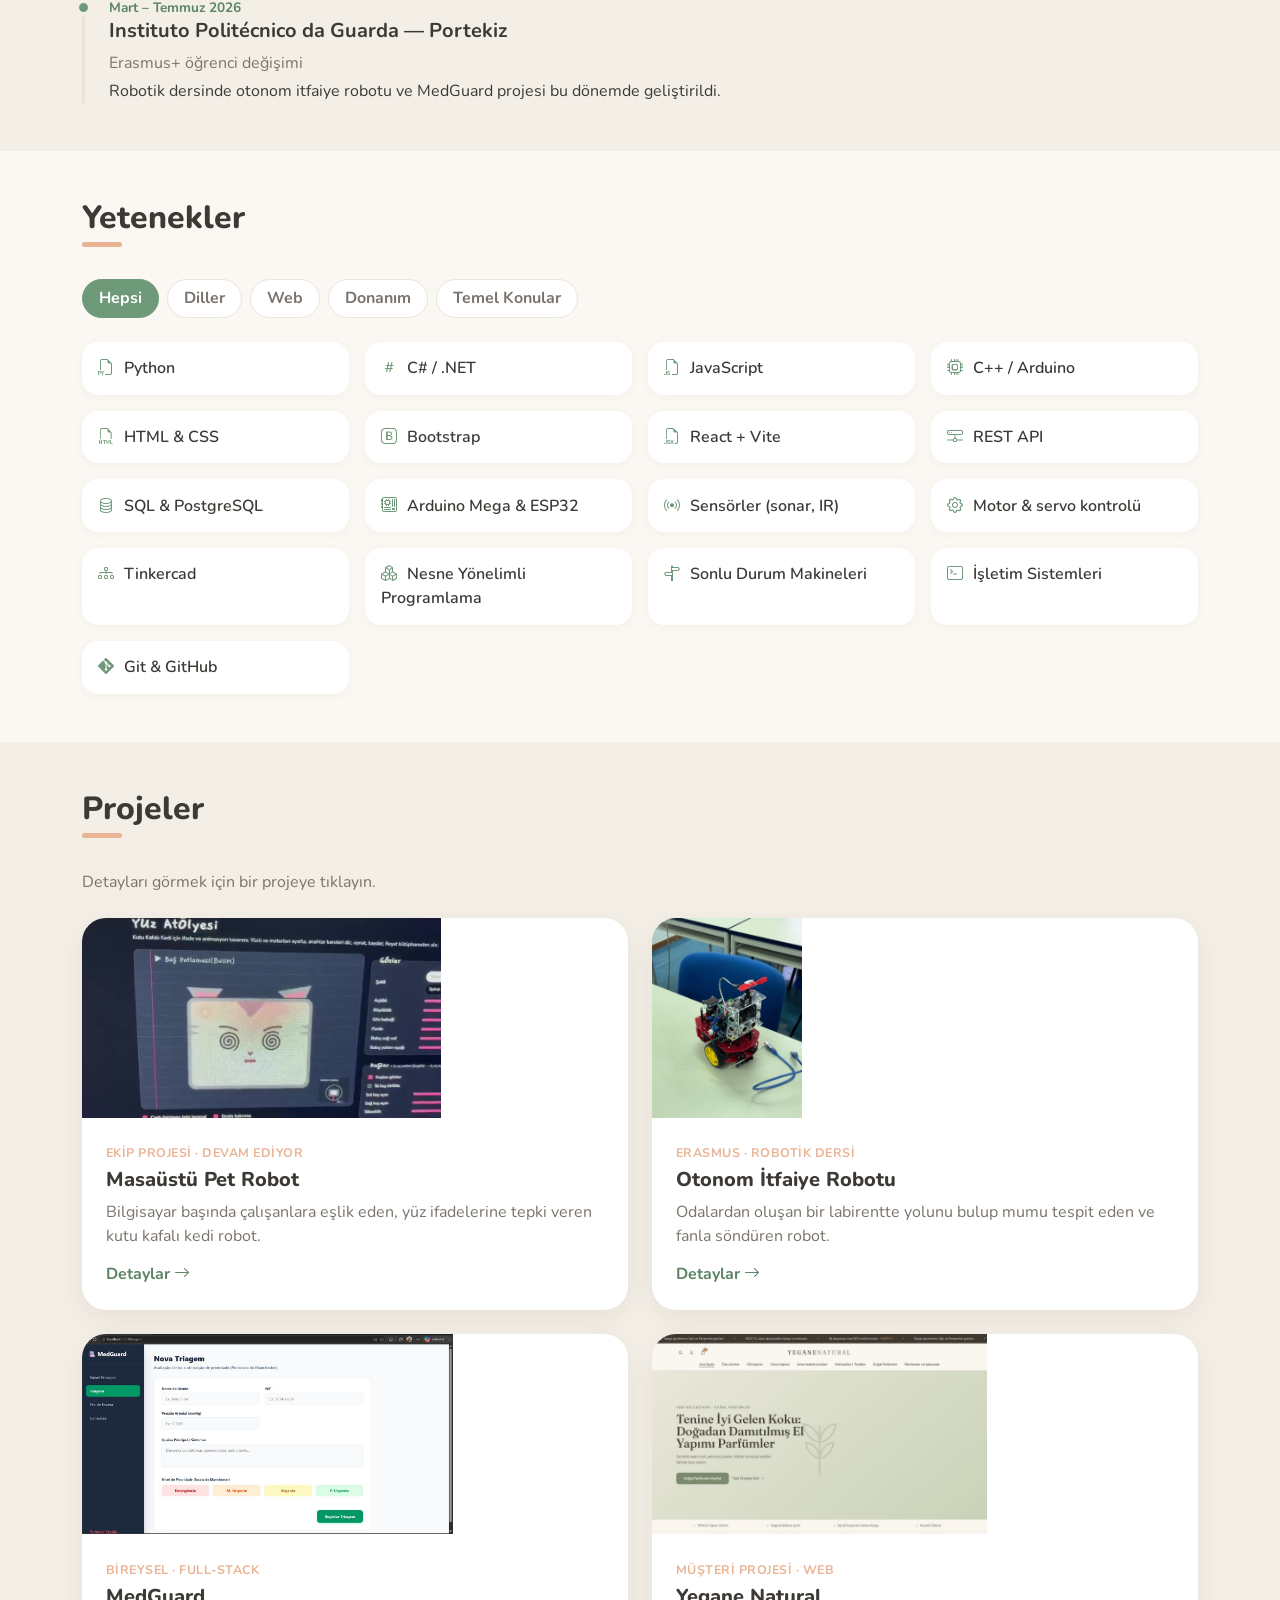
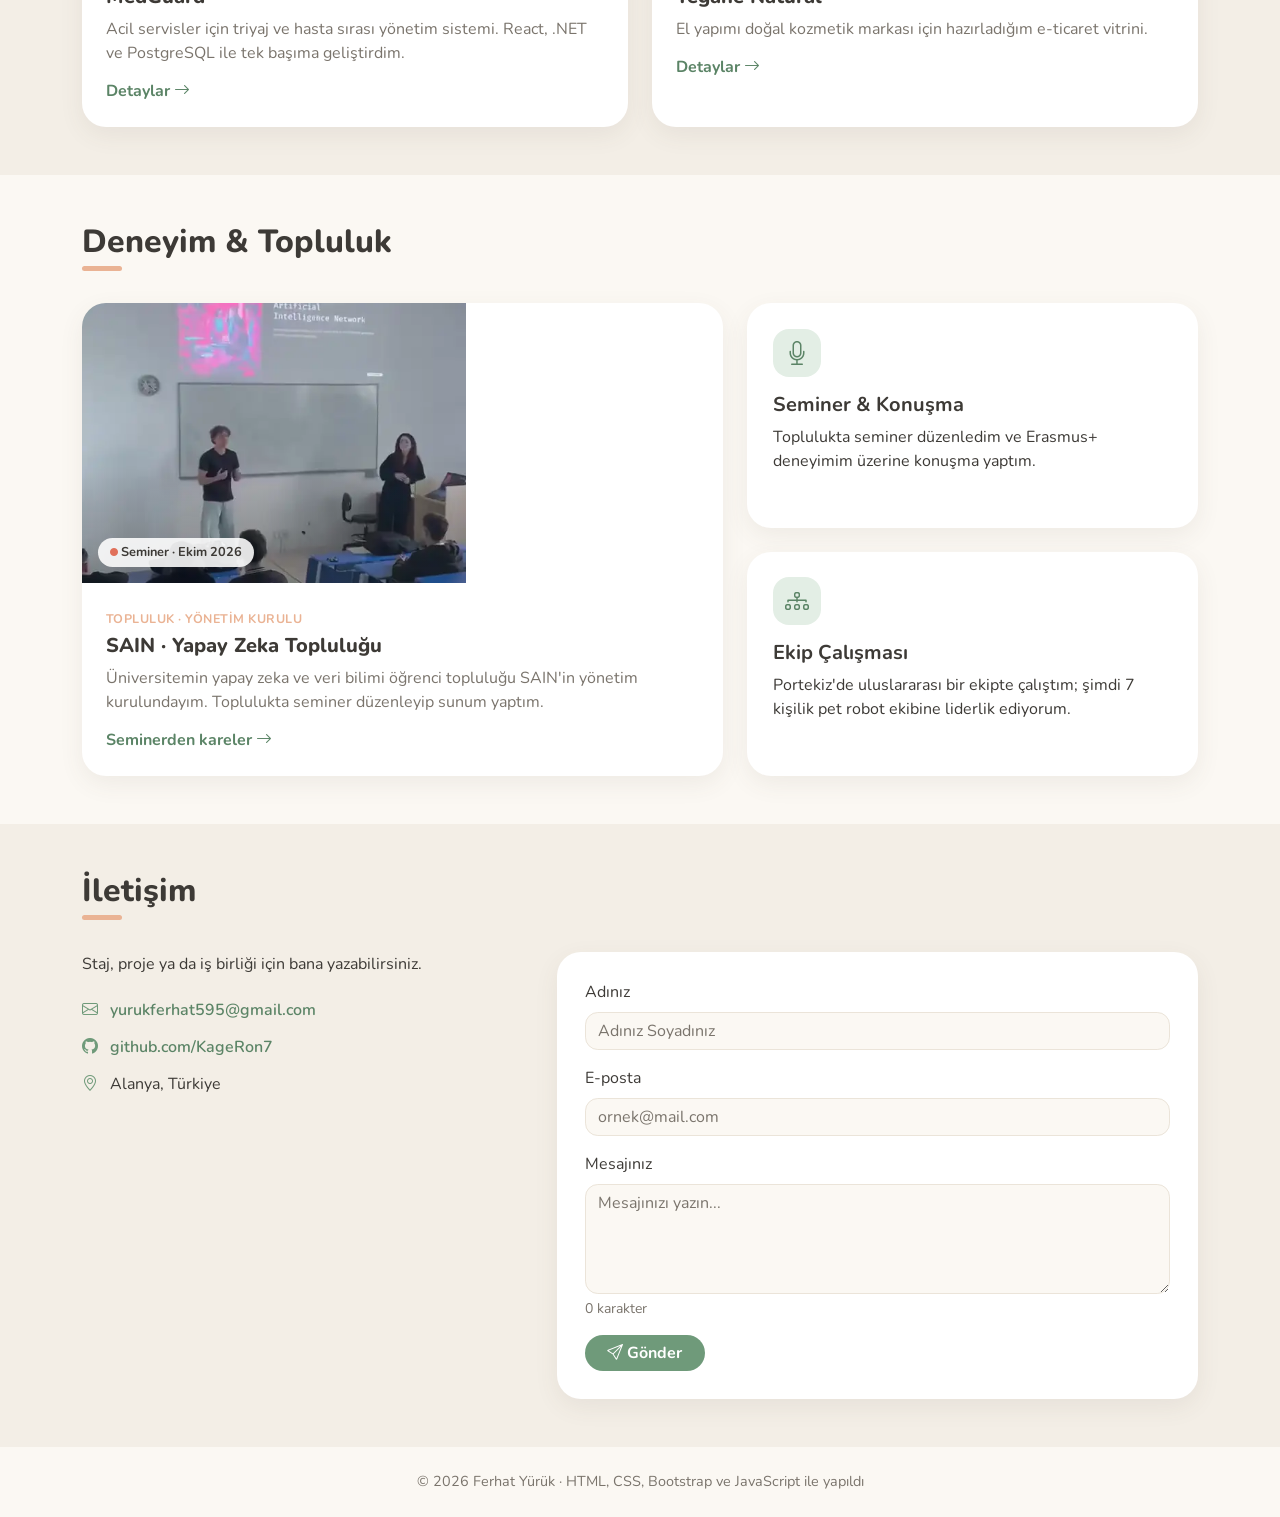
==== commit a808c82c: "Seminer kartı: video yerine animasyonlu WebP (her yerde GIF gibi oynar) Co-Authored-By: Claude Opus " ====
--- a/index.html
+++ b/index.html
@@ -299,8 +299,8 @@
         <div class="col-lg-7">
           <button type="button" class="sain-karti" data-proje="sain">
             <div class="sain-medya">
-              <video class="sain-video" src="img/sain-seminer.mp4" poster="img/sain-seminer-kapak.jpg"
-                     autoplay muted loop playsinline preload="auto" aria-hidden="true"></video>
+              <!-- Animasyonlu WebP: GIF gibi her tarayıcıda kendiliğinden ve sessiz oynar -->
+              <img class="sain-video" src="img/sain-seminer.webp" alt="SAIN seminerinden kısa bir an">
               <span class="sain-rozet"><i class="bi bi-circle-fill"></i> Seminer · Ekim 2026</span>
             </div>
             <div class="sain-metin">
--- a/style.css
+++ b/style.css
@@ -537,7 +537,7 @@
   width: 100%;
   height: 100%;
   object-fit: cover;
-  object-position: 50% 58%;   /* dikey videonun konuşmacının olduğu kısmı */
+  object-position: 50% 60%;   /* animasyonun konuşmacının olduğu kısmı */
   display: block;
 }
 /* Alt kenara doğru hafif karartma: video kartın metnine yumuşak geçsin */
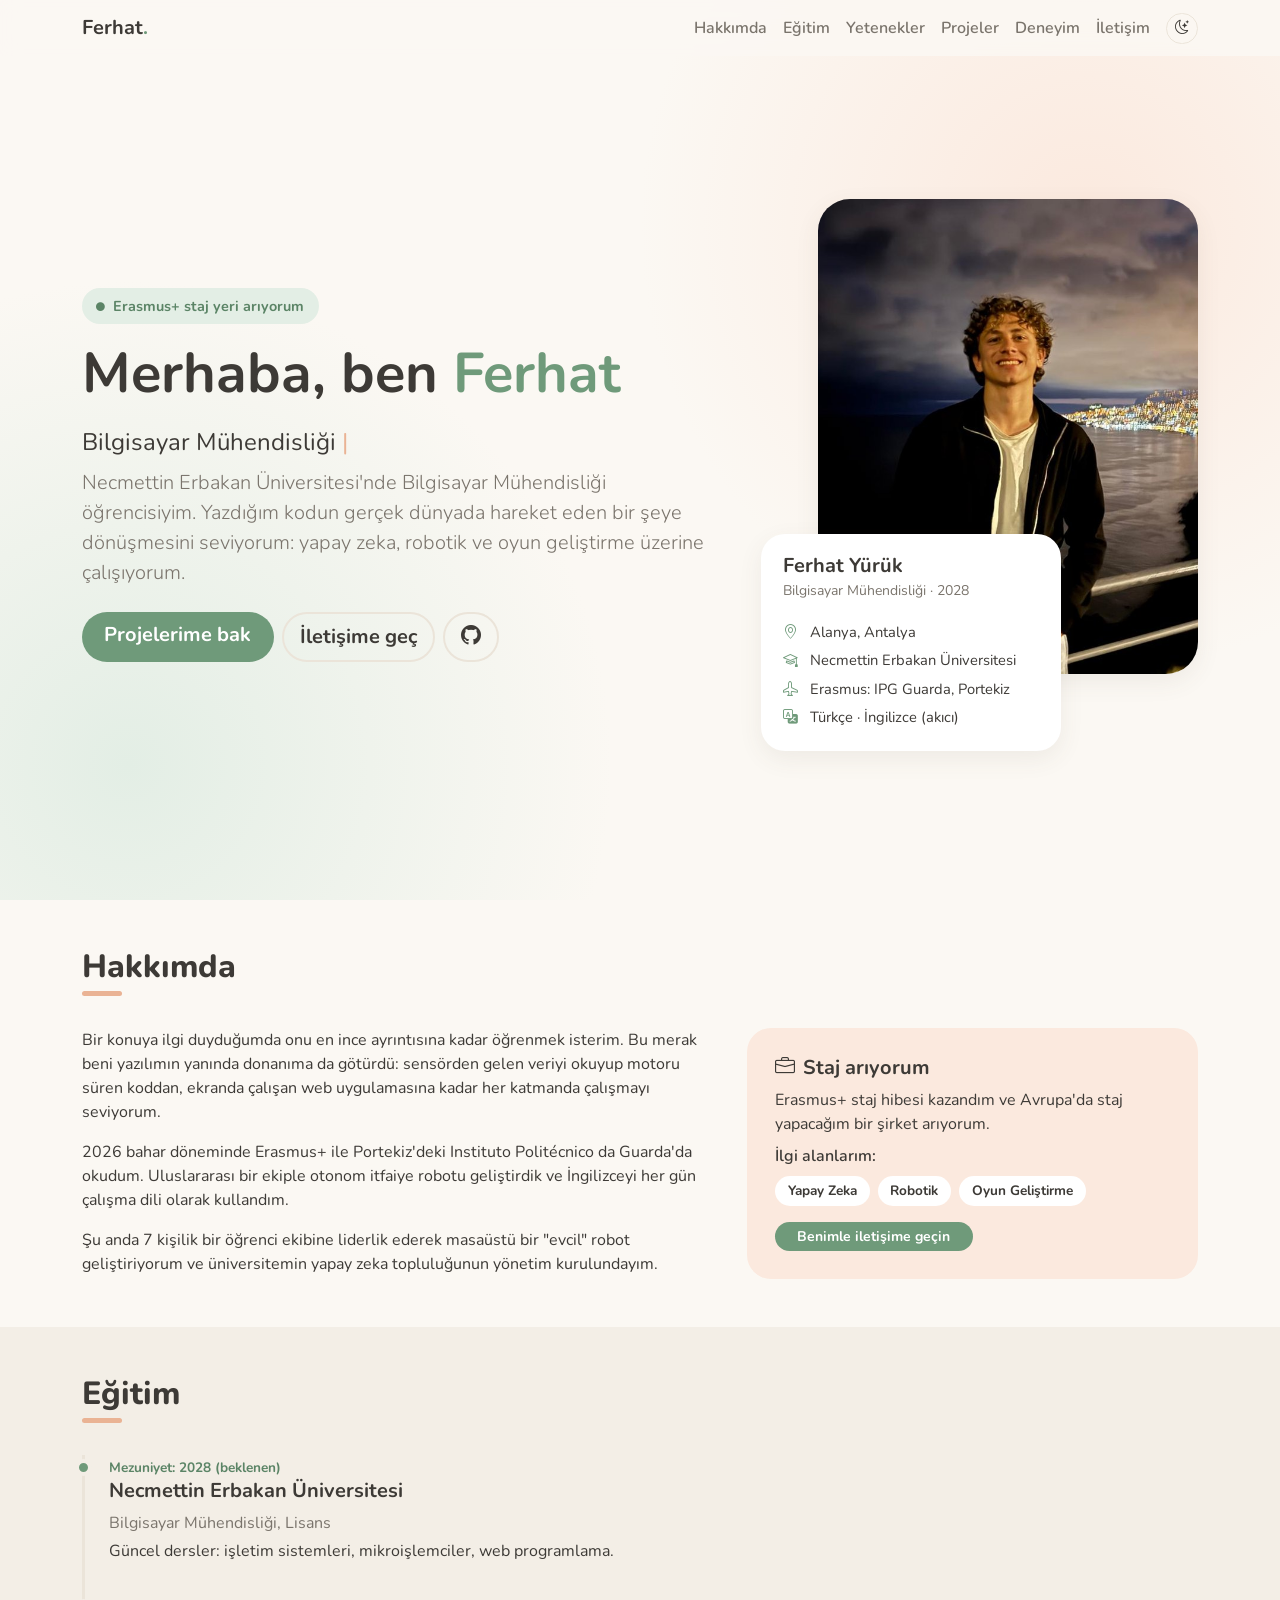
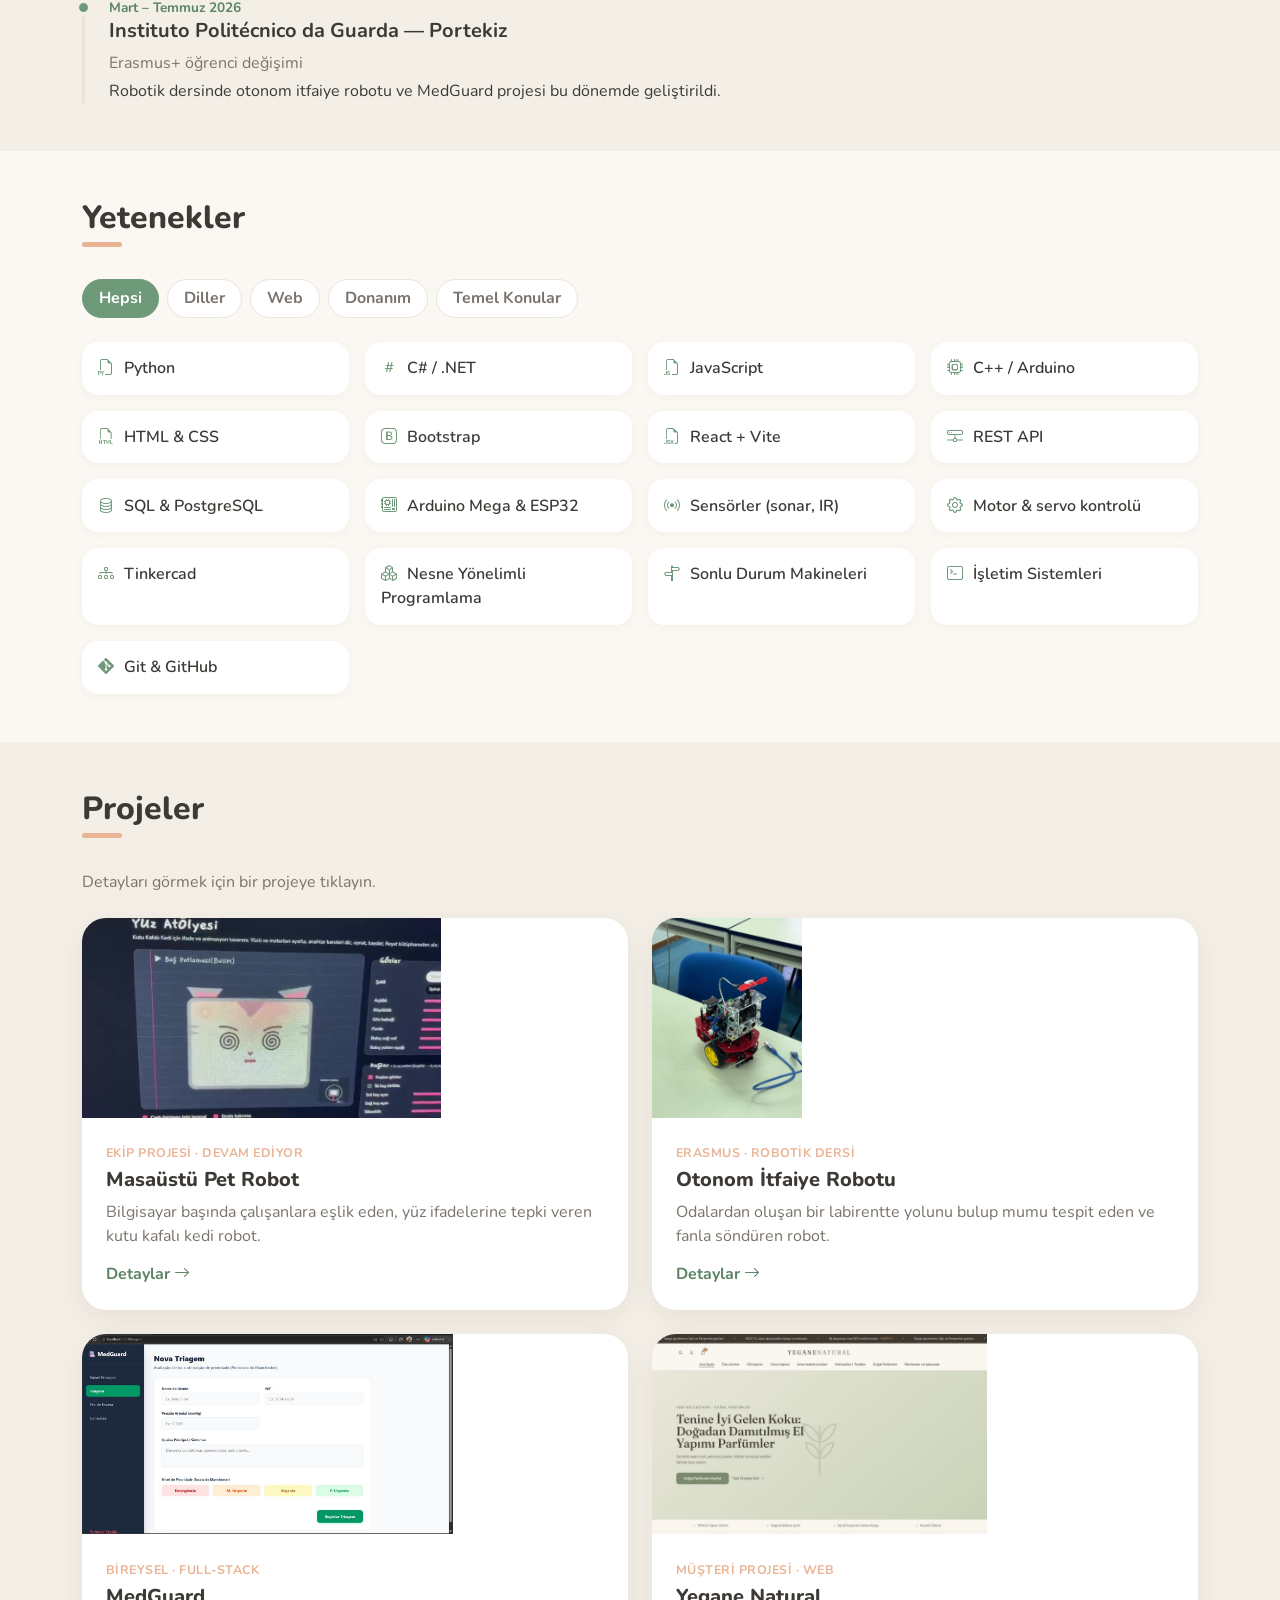
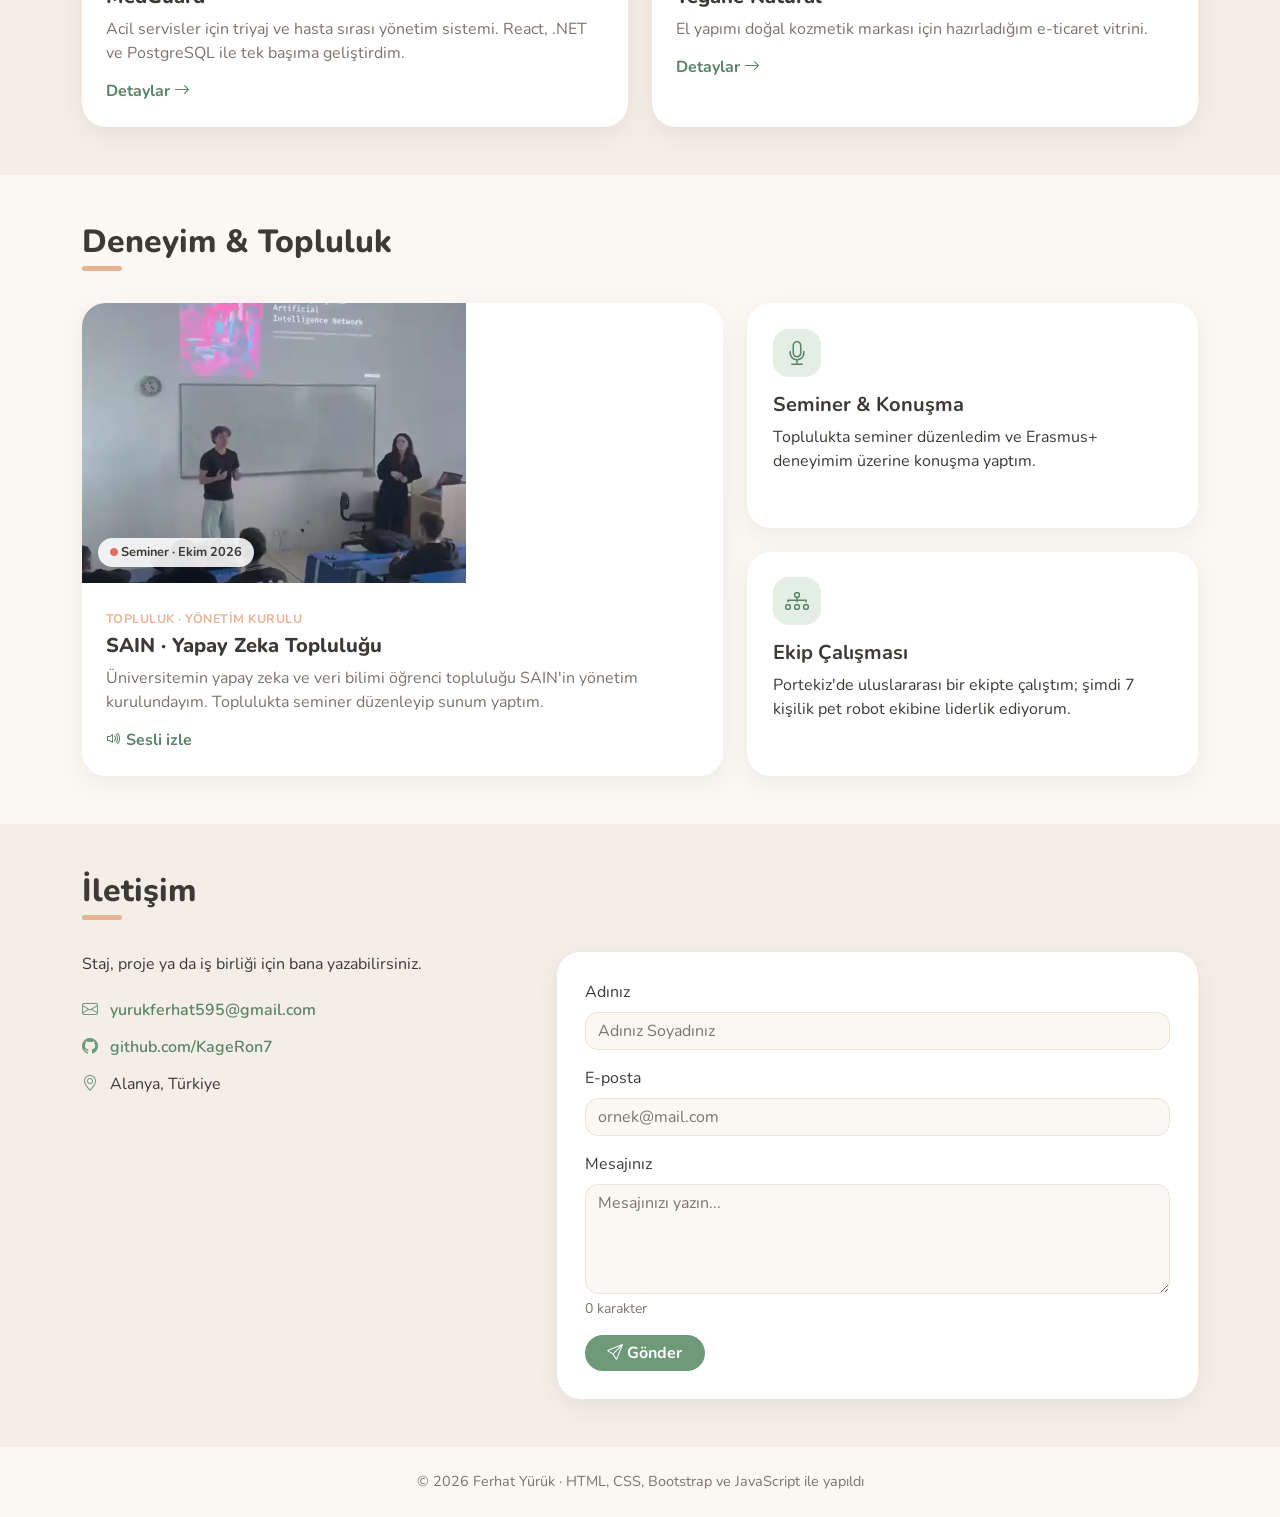
==== commit a3c86242: "Seminer videosu sesli: kurgu sesle yeniden oluşturuldu, pencerede sesli başlar Co-Authored-By: Claud" ====
--- a/index.html
+++ b/index.html
@@ -307,7 +307,7 @@
               <span class="proje-turu">Topluluk · Yönetim kurulu</span>
               <h5>SAIN · Yapay Zeka Topluluğu</h5>
               <p>Üniversitemin yapay zeka ve veri bilimi öğrenci topluluğu SAIN'in yönetim kurulundayım. Toplulukta seminer düzenleyip sunum yaptım.</p>
-              <span class="detay-linki">Seminerden kareler <i class="bi bi-arrow-right"></i></span>
+              <span class="detay-linki"><i class="bi bi-volume-up"></i> Sesli izle</span>
             </div>
           </button>
         </div>
--- a/style.css
+++ b/style.css
@@ -102,7 +102,9 @@
 
 /* ===== MENÜ ===== */
 .navbar {
+  background-color: rgba(251, 248, 243, .92);           /* eski Safari için yedek */
   background-color: color-mix(in srgb, var(--zemin) 88%, transparent);
+  -webkit-backdrop-filter: blur(10px);                   /* Safari öneki */
   backdrop-filter: blur(10px);
 }
 .navbar .nav-link { color: var(--yazi-soluk); font-weight: 600; }
